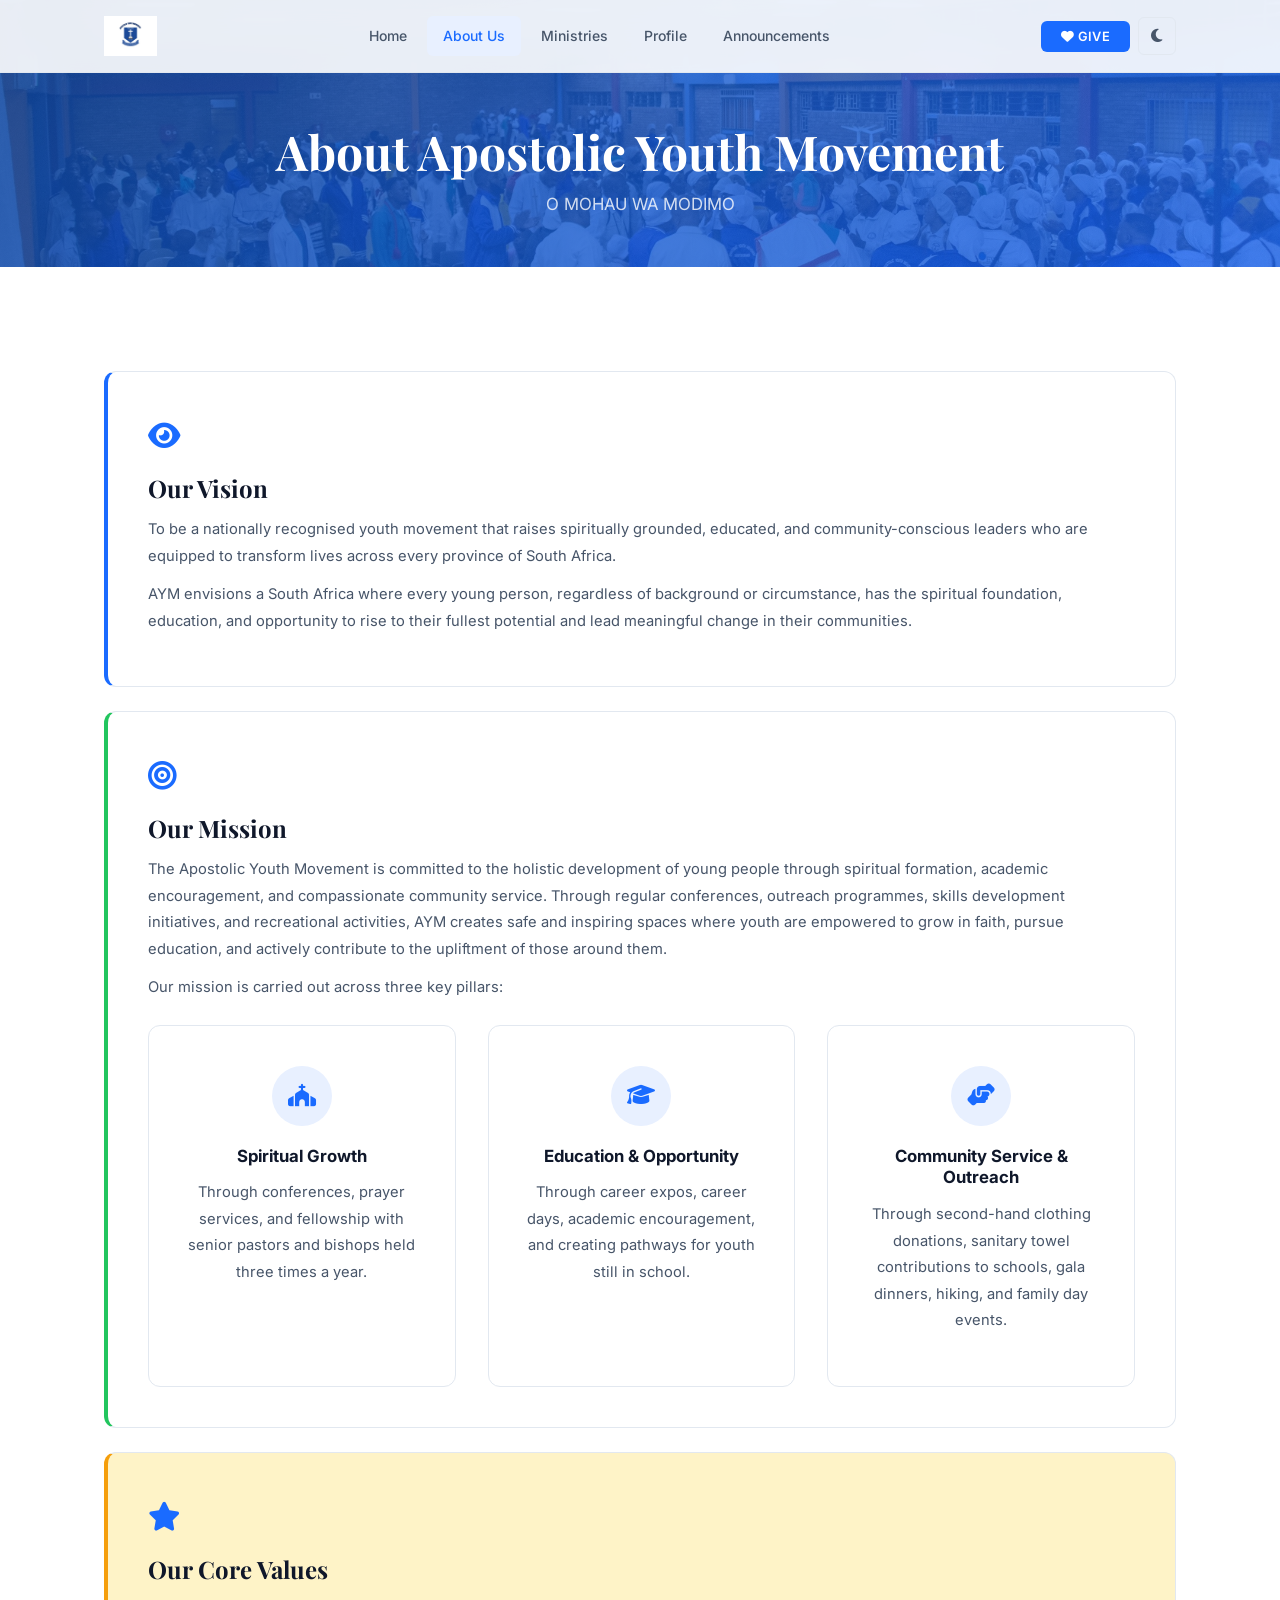
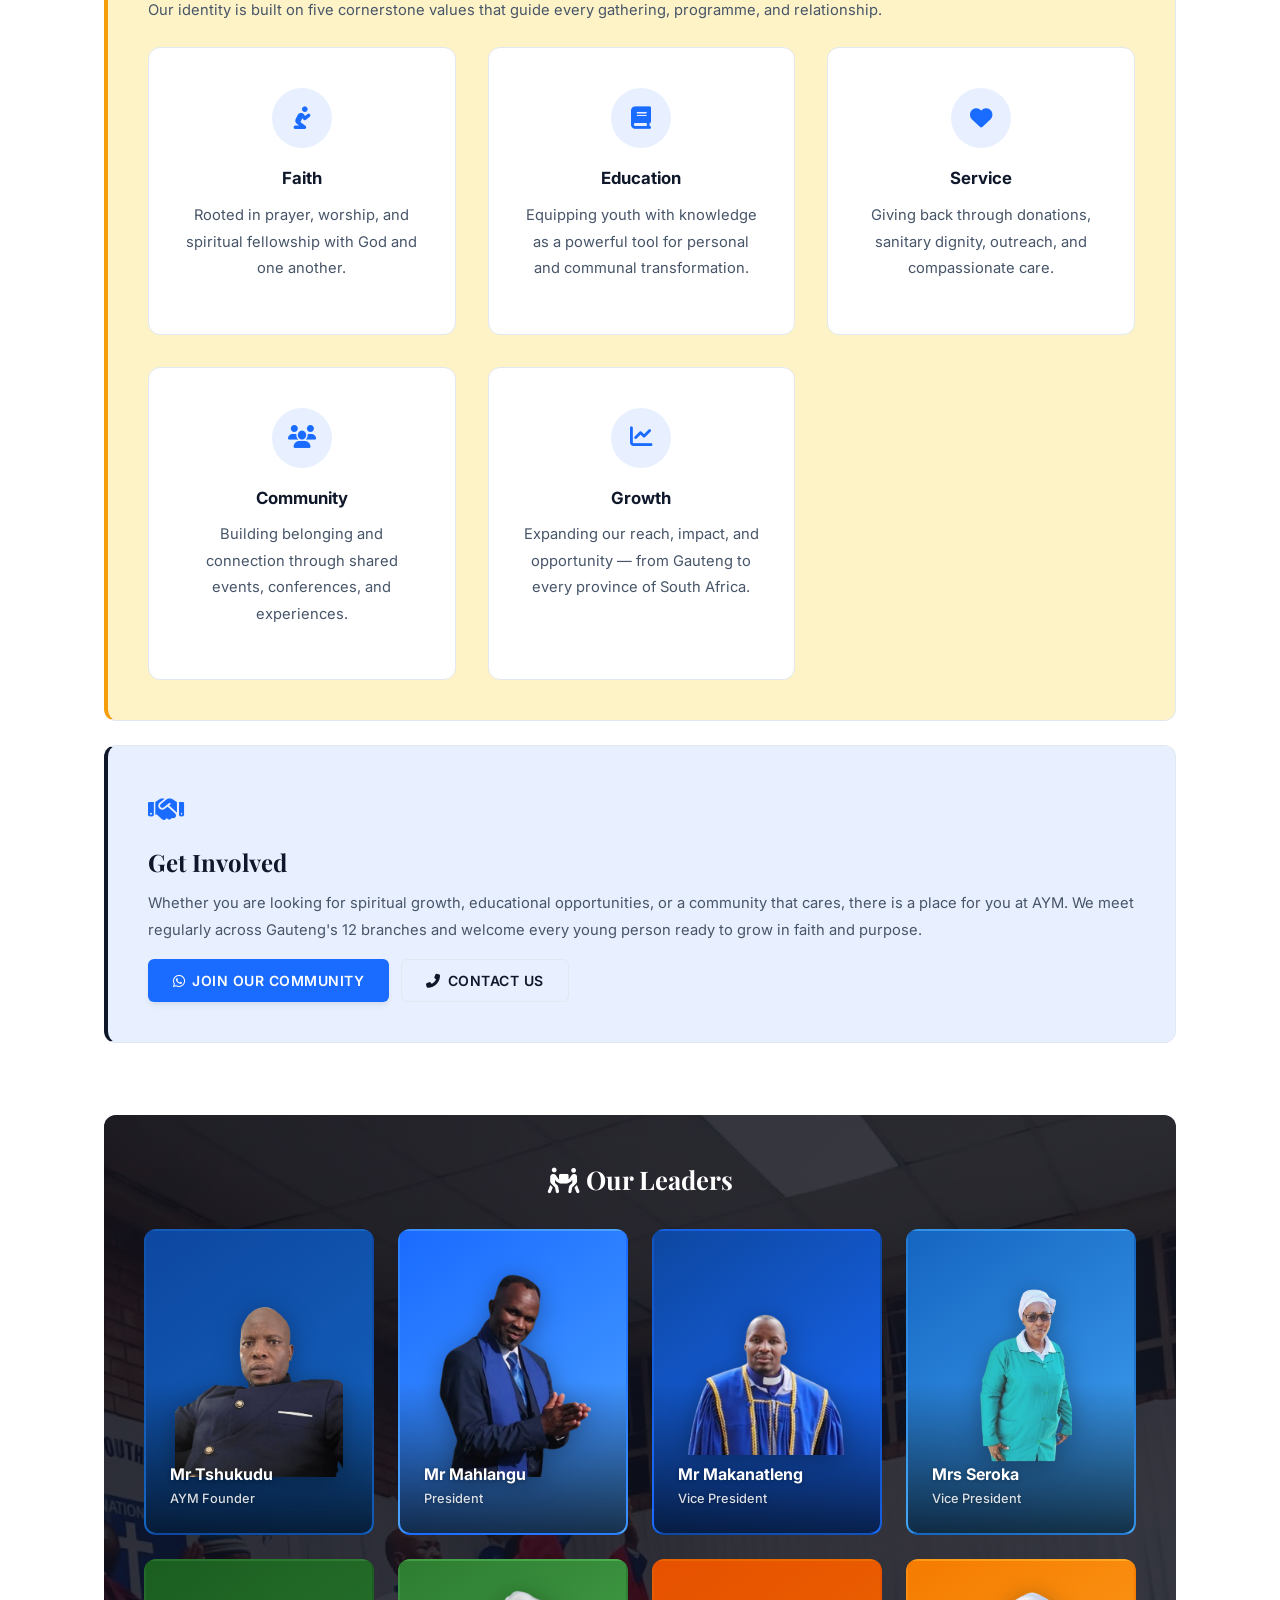
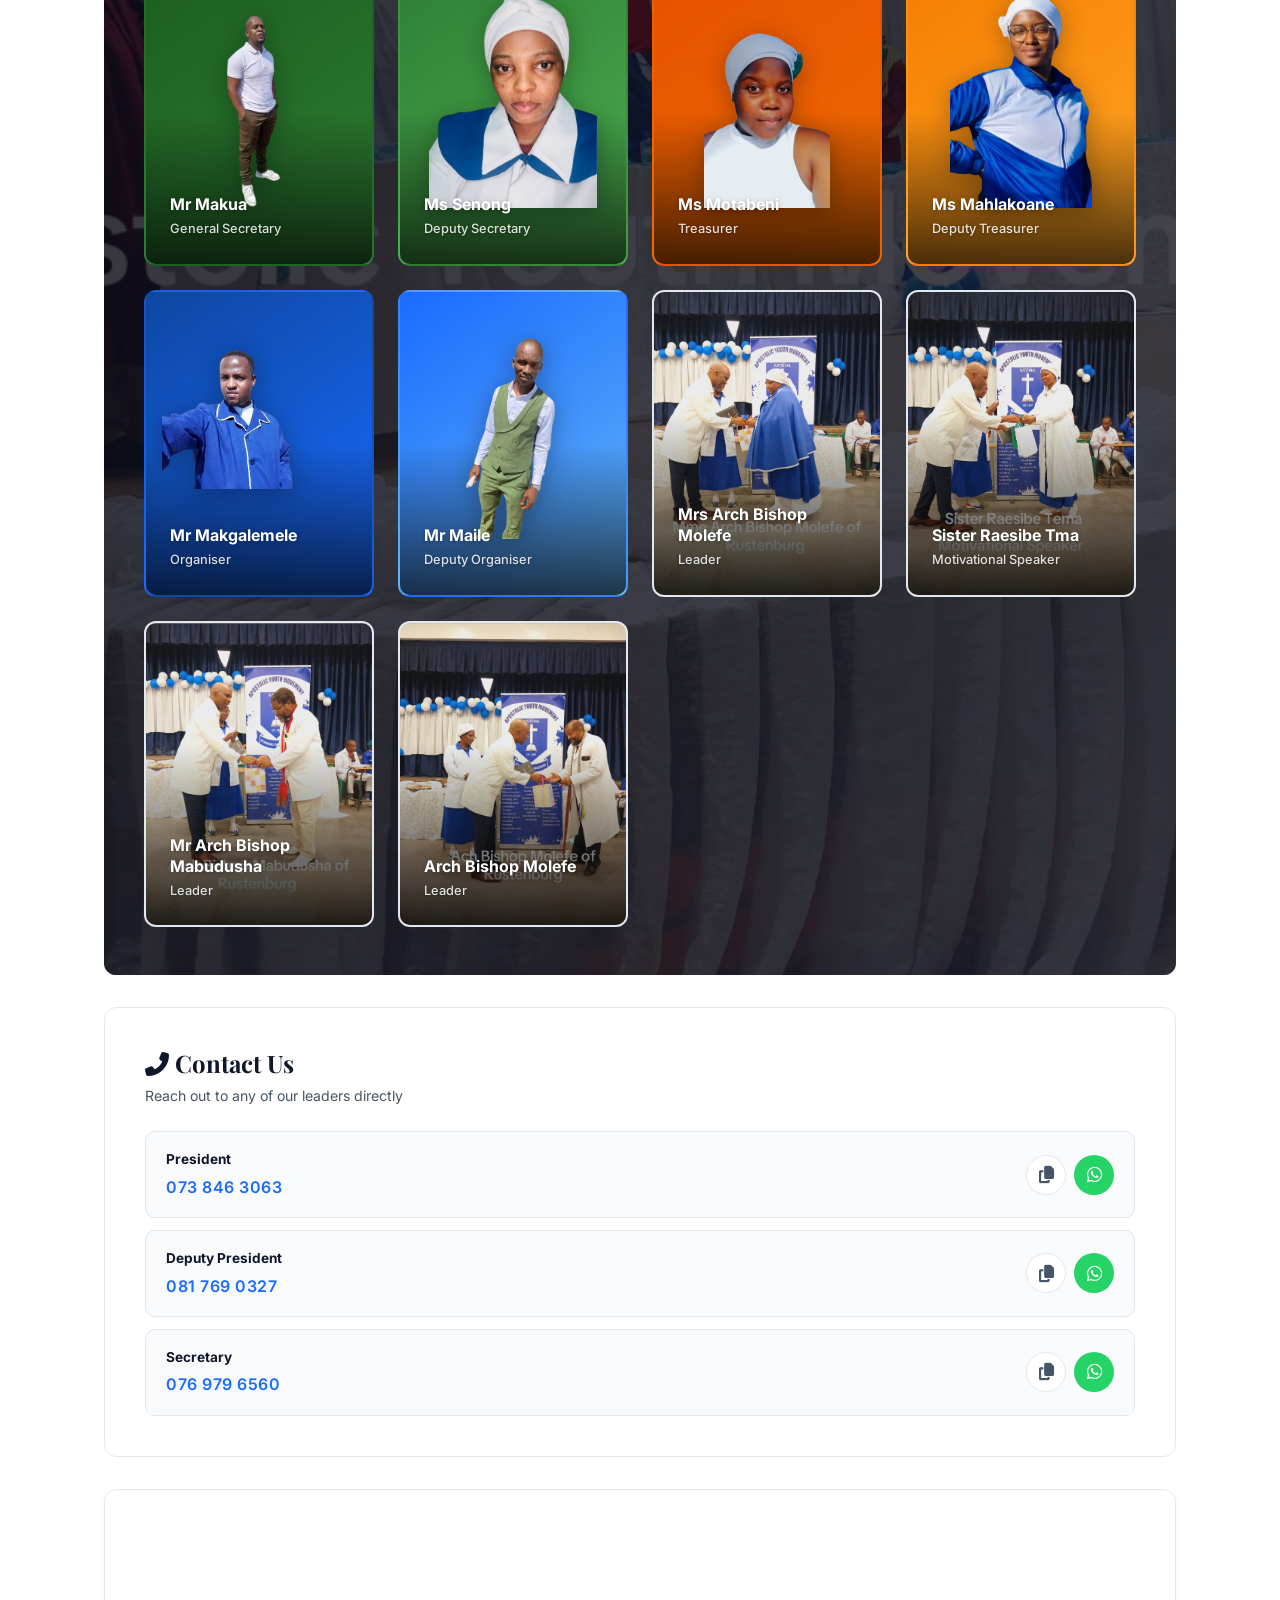
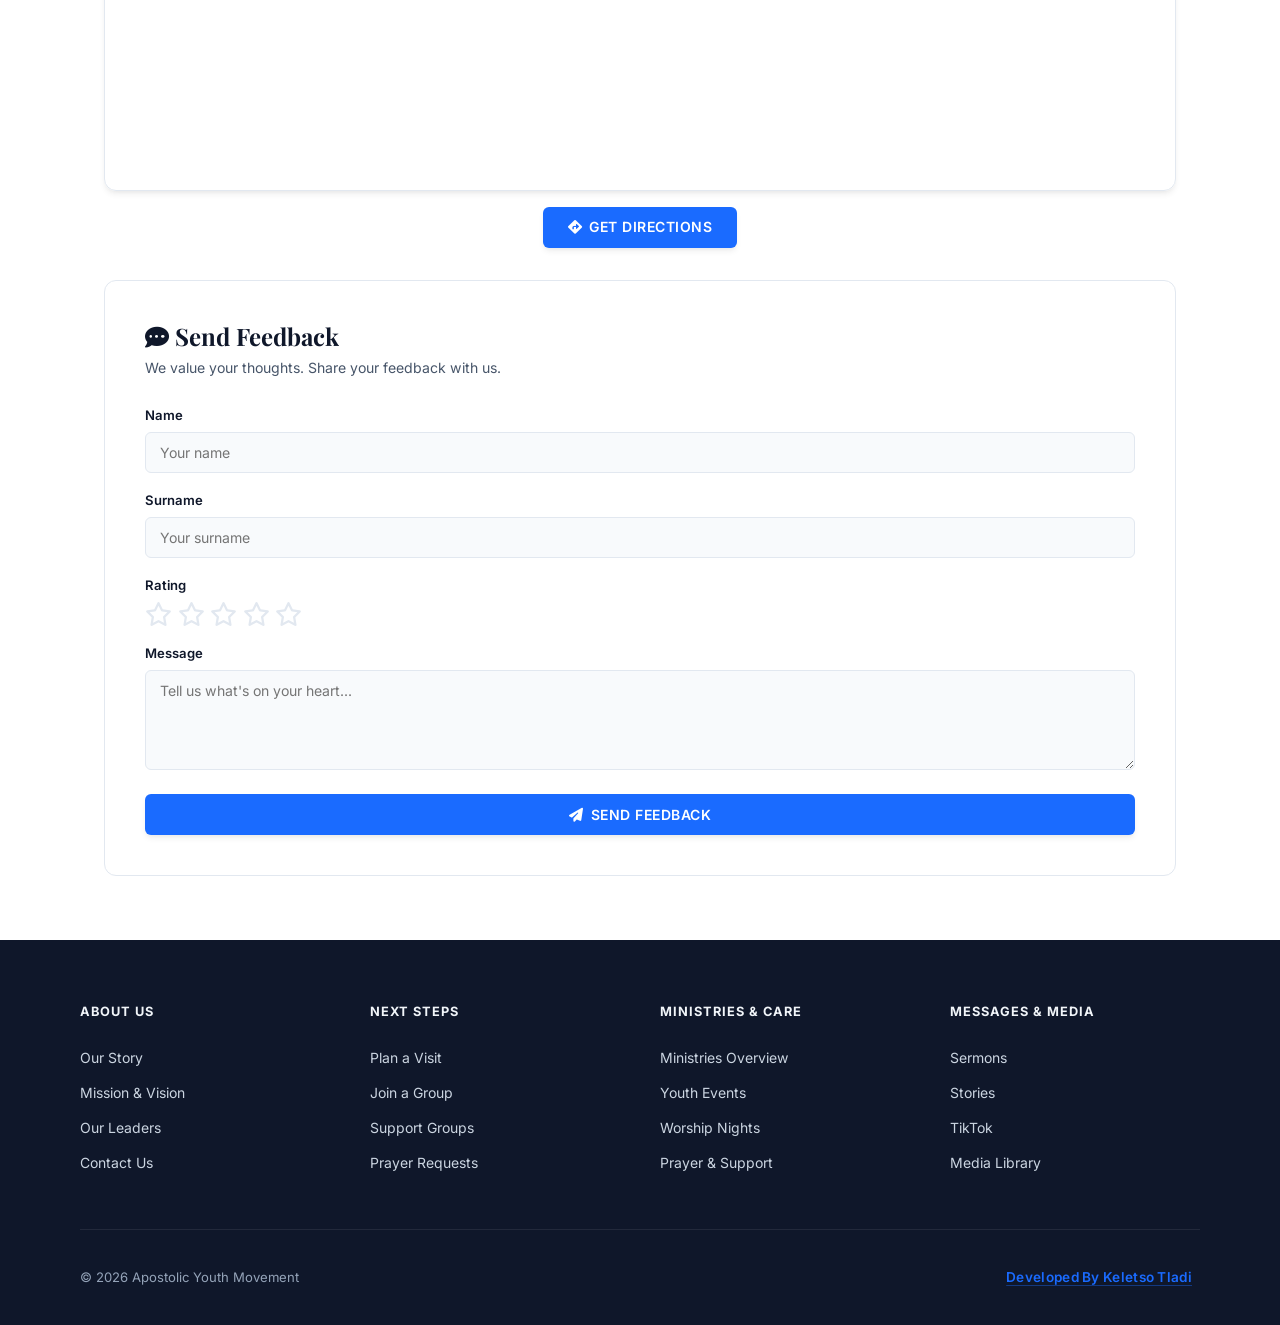
==== about.html @ 4cd536e8 "Initial commit - AYM website" ====
<!DOCTYPE html>
<html lang="en">
<head>
  <meta charset="UTF-8">
  <meta name="viewport" content="width=device-width, initial-scale=1.0">
  <title>About Us | Apostolic Youth Movement</title>

  <link rel="preconnect" href="https://fonts.googleapis.com">
  <link rel="preconnect" href="https://fonts.gstatic.com" crossorigin>
  <link rel="preconnect" href="https://cdnjs.cloudflare.com">

  <link rel="preload" href="Media/church event hero background.jpeg" as="image" fetchpriority="high">

  <link href="https://fonts.googleapis.com/css2?family=Inter:wght@300;400;500;600;700;800&family=Playfair+Display:ital,wght@0,400;0,500;0,600;0,700;0,800;1,400;1,500&display=swap" rel="stylesheet">
  <link rel="stylesheet" href="css/style.css">
  <link rel="stylesheet" href="https://cdnjs.cloudflare.com/ajax/libs/font-awesome/6.4.0/css/all.min.css" media="print" onload="this.media='all';this.onload=null;">
  <script src="js/script.js" defer></script>
</head>
<body>
  <nav class="navbar">
    <div class="nav-container">
      <a href="index.html" class="nav-logo">
        <img src="Media/Logo.jpeg" alt="AYM Logo" class="nav-logo-img">
      </a>
      <div class="nav-links">
        <a href="index.html" class="nav-link">Home</a>
        <a href="about.html" class="nav-link active">About Us</a>
        <a href="memories.html" class="nav-link">Ministries</a>
        <a href="profile.html" class="nav-link">Profile</a>
        <a href="announcements.html" class="nav-link">Announcements</a>
      </div>
      <div class="nav-actions">
        <span class="admin-indicator" id="adminIndicator"><i class="fas fa-shield-alt"></i> Admin</span>
        <button class="nav-give-btn" onclick="bookEvent('Give')"><i class="fas fa-heart"></i> Give</button>
        <button class="theme-toggle" id="themeToggle" aria-label="Toggle dark mode"><i class="fas fa-moon"></i></button>
        <div class="hamburger" id="hamburger"><span></span><span></span><span></span></div>
      </div>
    </div>
  </nav>

  <div class="mobile-menu" id="mobileMenu">
    <div class="mobile-menu-inner">
      <a href="index.html">Home</a>
      <a href="about.html" class="active">About Us</a>
      <a href="memories.html">Ministries</a>
      <a href="profile.html">Profile</a>
      <a href="announcements.html">Announcements</a>
      <a href="about.html#feedbackForm">Contact</a>
    </div>
  </div>
  </div>

  <div class="page-header" style="background-image: url('Media/church event hero background.jpeg'); background-size: cover; background-position: center; position: relative;">
    <div style="position:absolute;inset:0;background:linear-gradient(135deg,rgba(13,71,161,0.85),rgba(26,107,255,0.75));z-index:0;"></div>
    <div class="container" style="position:relative;z-index:1;">
      <h1 fetchpriority="high">About Apostolic Youth Movement</h1>
      <p>O MOHAU WA MODIMO</p>
    </div>
  </div>

  <main class="about-container">
    <div class="about-content">

      <section class="about-section bordered-primary reveal">
        <div class="section-icon"><i class="fas fa-eye"></i></div>
        <h2>Our Vision</h2>
        <p>To be a nationally recognised youth movement that raises spiritually grounded, educated, and community-conscious leaders who are equipped to transform lives across every province of South Africa.</p>
        <p>AYM envisions a South Africa where every young person, regardless of background or circumstance, has the spiritual foundation, education, and opportunity to rise to their fullest potential and lead meaningful change in their communities.</p>
      </section>

      <section class="about-section bordered-green reveal reveal-delay-1">
        <div class="section-icon"><i class="fas fa-bullseye"></i></div>
        <h2>Our Mission</h2>
        <p>The Apostolic Youth Movement is committed to the holistic development of young people through spiritual formation, academic encouragement, and compassionate community service. Through regular conferences, outreach programmes, skills development initiatives, and recreational activities, AYM creates safe and inspiring spaces where youth are empowered to grow in faith, pursue education, and actively contribute to the upliftment of those around them.</p>
        <p>Our mission is carried out across three key pillars:</p>
        <div class="pillars-grid" style="margin-top:1.5rem;">
          <div class="pillar-card">
            <div class="pillar-icon"><i class="fas fa-church"></i></div>
            <h3>Spiritual Growth</h3>
            <p>Through conferences, prayer services, and fellowship with senior pastors and bishops held three times a year.</p>
          </div>
          <div class="pillar-card">
            <div class="pillar-icon"><i class="fas fa-graduation-cap"></i></div>
            <h3>Education &amp; Opportunity</h3>
            <p>Through career expos, career days, academic encouragement, and creating pathways for youth still in school.</p>
          </div>
          <div class="pillar-card">
            <div class="pillar-icon"><i class="fas fa-hands-helping"></i></div>
            <h3>Community Service &amp; Outreach</h3>
            <p>Through second-hand clothing donations, sanitary towel contributions to schools, gala dinners, hiking, and family day events.</p>
          </div>
        </div>
      </section>

      <section class="about-section bordered-gold reveal reveal-delay-2">
        <div class="section-icon"><i class="fas fa-star"></i></div>
        <h2>Our Core Values</h2>
        <p>Our identity is built on five cornerstone values that guide every gathering, programme, and relationship.</p>
        <div class="pillars-grid" style="margin-top:1.5rem;">
          <div class="pillar-card">
            <div class="pillar-icon"><i class="fas fa-pray"></i></div>
            <h3>Faith</h3>
            <p>Rooted in prayer, worship, and spiritual fellowship with God and one another.</p>
          </div>
          <div class="pillar-card">
            <div class="pillar-icon"><i class="fas fa-book"></i></div>
            <h3>Education</h3>
            <p>Equipping youth with knowledge as a powerful tool for personal and communal transformation.</p>
          </div>
          <div class="pillar-card">
            <div class="pillar-icon"><i class="fas fa-heart"></i></div>
            <h3>Service</h3>
            <p>Giving back through donations, sanitary dignity, outreach, and compassionate care.</p>
          </div>
          <div class="pillar-card">
            <div class="pillar-icon"><i class="fas fa-users"></i></div>
            <h3>Community</h3>
            <p>Building belonging and connection through shared events, conferences, and experiences.</p>
          </div>
          <div class="pillar-card">
            <div class="pillar-icon"><i class="fas fa-chart-line"></i></div>
            <h3>Growth</h3>
            <p>Expanding our reach, impact, and opportunity — from Gauteng to every province of South Africa.</p>
          </div>
        </div>
      </section>

      <section class="about-section bordered-dark reveal reveal-delay-3">
        <div class="section-icon"><i class="fas fa-handshake"></i></div>
        <h2>Get Involved</h2>
        <p>Whether you are looking for spiritual growth, educational opportunities, or a community that cares, there is a place for you at AYM. We meet regularly across Gauteng's 12 branches and welcome every young person ready to grow in faith and purpose.</p>
        <div class="btn-group" style="margin-top:1rem;display:flex;gap:0.75rem;flex-wrap:wrap;">
          <a href="https://wa.me/27738463063" target="_blank" class="btn btn-primary"><i class="fab fa-whatsapp"></i> Join Our Community</a>
          <a href="#contacts" class="btn btn-outline"><i class="fas fa-phone-alt"></i> Contact Us</a>
        </div>
      </section>

      <div class="team-grid has-bg reveal">
        <div class="team-bg-image" style="background-image: url('Media/Leaders hero background.jpeg')"></div>
        <h2><i class="fas fa-people-carry"></i> Our Leaders</h2>
        <div class="team-members">

          <div class="team-member is-cutout">
            <img class="team-member-cutout" src="Media/Leaders/Mr_Tshukudu_AYM_Founder_-removebg-preview.png" alt="Mr Tshukudu" loading="lazy">
            <div class="team-member-overlay">
              <h4>Mr Tshukudu</h4>
              <p>AYM Founder</p>
            </div>
          </div>

          <div class="team-member is-cutout">
            <img class="team-member-cutout" src="Media/Leaders/Mr_Mahlangu_President-removebg-preview.png" alt="Mr Mahlangu" loading="lazy">
            <div class="team-member-overlay">
              <h4>Mr Mahlangu</h4>
              <p>President</p>
            </div>
          </div>

          <div class="team-member is-cutout">
            <img class="team-member-cutout" src="Media/Leaders/_Mr_Makanatleng__vice_President____1_-removebg-preview.png" alt="Mr Makanatleng" loading="lazy">
            <div class="team-member-overlay">
              <h4>Mr Makanatleng</h4>
              <p>Vice President</p>
            </div>
          </div>

          <div class="team-member is-cutout">
            <img class="team-member-cutout" src="Media/Leaders/Mrs_Seroka_Vice_President-removebg-preview.png" alt="Mrs Seroka" loading="lazy">
            <div class="team-member-overlay">
              <h4>Mrs Seroka</h4>
              <p>Vice President</p>
            </div>
          </div>

          <div class="team-member is-cutout">
            <img class="team-member-cutout" src="Media/Leaders/Mr_Makua_General_Secretary_-removebg-preview.png" alt="Mr Makua" loading="lazy">
            <div class="team-member-overlay">
              <h4>Mr Makua</h4>
              <p>General Secretary</p>
            </div>
          </div>

          <div class="team-member is-cutout">
            <img class="team-member-cutout" src="Media/Leaders/Ms_Senong_Deputy_Secretary-removebg-preview.png" alt="Ms Senong" loading="lazy">
            <div class="team-member-overlay">
              <h4>Ms Senong</h4>
              <p>Deputy Secretary</p>
            </div>
          </div>

          <div class="team-member is-cutout">
            <img class="team-member-cutout" src="Media/Leaders/Ms_Motabeni_Treasurer-removebg-preview.png" alt="Ms Motabeni" loading="lazy">
            <div class="team-member-overlay">
              <h4>Ms Motabeni</h4>
              <p>Treasurer</p>
            </div>
          </div>

          <div class="team-member is-cutout">
            <img class="team-member-cutout" src="Media/Leaders/Ms_Mahlakoane_Deputy_Treasurer-removebg-preview.png" alt="Ms Mahlakoane" loading="lazy">
            <div class="team-member-overlay">
              <h4>Ms Mahlakoane</h4>
              <p>Deputy Treasurer</p>
            </div>
          </div>

          <div class="team-member is-cutout">
            <img class="team-member-cutout" src="Media/Leaders/Mr_Makgalemele_Organiser-removebg-preview.png" alt="Mr Makgalemele" loading="lazy">
            <div class="team-member-overlay">
              <h4>Mr Makgalemele</h4>
              <p>Organiser</p>
            </div>
          </div>

          <div class="team-member is-cutout">
            <img class="team-member-cutout" src="Media/Leaders/Mr_Maile_Deputy_Organiser-removebg-preview.png" alt="Mr Maile" loading="lazy">
            <div class="team-member-overlay">
              <h4>Mr Maile</h4>
              <p>Deputy Organiser</p>
            </div>
          </div>

          <div class="team-member" style="background-image: url('Media/Leader- Mrs Arch Bishop Molefe.jpeg')">
            <div class="team-member-overlay">
              <h4>Mrs Arch Bishop Molefe</h4>
              <p>Leader</p>
            </div>
          </div>

          <div class="team-member" style="background-image: url('Media/Leader- Sister raesibe Tma (Motivational speaker).jpeg')">
            <div class="team-member-overlay">
              <h4>Sister Raesibe Tma</h4>
              <p>Motivational Speaker</p>
            </div>
          </div>

          <div class="team-member" style="background-image: url('Media/Leader- Mr Arch Bishop Mabudusha.jpeg')">
            <div class="team-member-overlay">
              <h4>Mr Arch Bishop Mabudusha</h4>
              <p>Leader</p>
            </div>
          </div>

          <div class="team-member" style="background-image: url('Media/Leader- Arch bishop molefe.jpeg')">
            <div class="team-member-overlay">
              <h4>Arch Bishop Molefe</h4>
              <p>Leader</p>
            </div>
          </div>

        </div>
      </div>
    </div>

    <div class="contacts-section reveal" id="contacts">
      <h2><i class="fas fa-phone-alt"></i> Contact Us</h2>
      <p>Reach out to any of our leaders directly</p>
      <div class="contacts-list">
        <div class="contact-item">
          <div class="contact-info">
            <strong>President</strong>
            <span class="contact-number">073 846 3063</span>
          </div>
          <div class="contact-actions">
            <button class="contact-btn copy-btn" onclick="copyNumber('073 846 3063')" title="Copy number"><i class="fas fa-copy"></i></button>
            <a href="https://wa.me/27738463063" target="_blank" class="contact-btn wa-btn" title="WhatsApp"><i class="fab fa-whatsapp"></i></a>
          </div>
        </div>
        <div class="contact-item">
          <div class="contact-info">
            <strong>Deputy President</strong>
            <span class="contact-number">081 769 0327</span>
          </div>
          <div class="contact-actions">
            <button class="contact-btn copy-btn" onclick="copyNumber('081 769 0327')" title="Copy number"><i class="fas fa-copy"></i></button>
            <a href="https://wa.me/27817690327" target="_blank" class="contact-btn wa-btn" title="WhatsApp"><i class="fab fa-whatsapp"></i></a>
          </div>
        </div>
        <div class="contact-item">
          <div class="contact-info">
            <strong>Secretary</strong>
            <span class="contact-number">076 979 6560</span>
          </div>
          <div class="contact-actions">
            <button class="contact-btn copy-btn" onclick="copyNumber('076 979 6560')" title="Copy number"><i class="fas fa-copy"></i></button>
            <a href="https://wa.me/27769796560" target="_blank" class="contact-btn wa-btn" title="WhatsApp"><i class="fab fa-whatsapp"></i></a>
          </div>
        </div>
      </div>
    </div>

    <div class="map-section reveal">
      <div class="map-container">
        <iframe src="https://www.google.com/maps/embed?pb=!1m18!1m12!1m3!1d3581.53289034046!2d28.158246!3d-26.320564!2m3!1f0!2f0!3f0!3m2!1i1024!2i768!4f13.1!3m3!1m2!1s0x1e9514f8a8a8a8a8%3A0x8a8a8a8a8a8a8a8a!2s21%20Roos%20St%2C%20Klippoortjie%2C%20Germiston%2C%201428!5e0!3m2!1sen!2sza!4v1" allowfullscreen="" loading="lazy" referrerpolicy="no-referrer-when-downgrade" title="AYM Location"></iframe>
      </div>
      <a href="https://www.google.com/maps/dir/?api=1&destination=21+Roos+street+Klipportjie+Germiston+1428+South+Africa" target="_blank" class="btn btn-primary" style="display:inline-flex;margin-top:1rem;"><i class="fas fa-directions"></i> Get Directions</a>
    </div>

    <div class="feedback-form reveal" id="feedbackForm">
      <h2><i class="fas fa-comment-dots"></i> Send Feedback</h2>
      <p>We value your thoughts. Share your feedback with us.</p>
      <form id="feedbackFormElement" onsubmit="return handleFeedback(event)">
        <label for="feedbackName">Name</label>
        <input type="text" id="feedbackName" name="name" placeholder="Your name" required>
        <label for="feedbackSurname">Surname</label>
        <input type="text" id="feedbackSurname" name="surname" placeholder="Your surname" required>
        <label for="feedbackRating">Rating</label>
        <div class="star-rating" id="starRating">
          <i class="far fa-star" data-value="1"></i>
          <i class="far fa-star" data-value="2"></i>
          <i class="far fa-star" data-value="3"></i>
          <i class="far fa-star" data-value="4"></i>
          <i class="far fa-star" data-value="5"></i>
        </div>
        <input type="hidden" id="feedbackRating" name="rating" value="0">
        <label for="feedbackMessage">Message</label>
        <textarea id="feedbackMessage" name="message" placeholder="Tell us what's on your heart..." required></textarea>
        <button type="submit" class="btn btn-primary" id="feedbackSubmitBtn" style="width:100%;justify-content:center">
          <i class="fas fa-paper-plane"></i> Send Feedback
        </button>
      </form>
      <div id="feedbackStatus" style="margin-top:1rem;font-weight:600;display:none;"></div>
    </div>
  </main>

  <footer class="footer">
    <div class="footer-grid">
      <div class="footer-col">
        <h4>About Us</h4>
        <a href="about.html">Our Story</a>
        <a href="about.html">Mission &amp; Vision</a>
        <a href="about.html">Our Leaders</a>
        <a href="about.html">Contact Us</a>
      </div>
      <div class="footer-col">
        <h4>Next Steps</h4>
        <a href="#contacts">Plan a Visit</a>
        <a href="#contacts">Join a Group</a>
        <a href="#contacts">Support Groups</a>
        <a href="#feedbackForm">Prayer Requests</a>
      </div>
      <div class="footer-col">
        <h4>Ministries &amp; Care</h4>
        <a href="memories.html">Ministries Overview</a>
        <a href="profile.html">Youth Events</a>
        <a href="memories.html">Worship Nights</a>
        <a href="about.html">Prayer &amp; Support</a>
      </div>
      <div class="footer-col">
        <h4>Messages &amp; Media</h4>
        <a href="memories.html">Sermons</a>
        <a href="memories.html">Stories</a>
        <a href="https://www.tiktok.com/@_aymofficial" target="_blank">TikTok</a>
        <a href="memories.html">Media Library</a>
      </div>
    </div>
    <div class="footer-bottom">
      <span>&copy; 2026 Apostolic Youth Movement</span>
      <a href="https://867d6e7d.keletsotladiportfolio.pages.dev/" target="_blank" class="footer-dev-link">Developed By Keletso Tladi</a>
    </div>
  </footer>

  <div id="bookingModal" class="modal">
    <div class="modal-content">
      <span class="close-modal" onclick="closeModal()">&times;</span>
      <div class="modal-icon"><i class="fas fa-heart"></i></div>
      <h2>Thank You!</h2>
      <p>Your support means the world to us.</p>
      <button class="btn btn-primary" onclick="closeModal()">Close</button>
    </div>
  </div>

</body>
</html>
---- css/style.css ----
:root {
  --primary: #1a6bff;
  --primary-dark: #0d47a1;
  --primary-light: #e8f0ff;
  --primary-bg: #1a6bff;
  --primary-text: #ffffff;
  --accent: #22c55e;
  --accent-light: #dcfce7;
  --gold: #f59e0b;
  --gold-light: #fef3c7;
  --bg: #ffffff;
  --bg-card: #ffffff;
  --bg-soft: #f8fafc;
  --bg-nav: rgba(255, 255, 255, 0.9);
  --bg-section-alt: #f1f5f9;
  --bg-footer: #0f172a;
  --text: #0f172a;
  --text-secondary: #475569;
  --text-tertiary: #94a3b8;
  --text-footer: #cbd5e1;
  --text-footer-heading: #f1f5f9;
  --border: #e2e8f0;
  --border-light: #f1f5f9;
  --shadow-sm: 0 1px 2px rgba(0,0,0,0.05);
  --shadow: 0 4px 6px -1px rgba(0,0,0,0.07), 0 2px 4px -2px rgba(0,0,0,0.05);
  --shadow-lg: 0 10px 15px -3px rgba(0,0,0,0.08), 0 4px 6px -4px rgba(0,0,0,0.04);
  --transition: 0.3s cubic-bezier(0.4, 0, 0.2, 1);
  --font-display: 'Playfair Display', Georgia, serif;
  --font-body: 'Inter', -apple-system, BlinkMacSystemFont, 'Segoe UI', sans-serif;
  --max-width: 1120px;
  --nav-height: 72px;
  --btn-radius: 6px;
  --neon-glow: 0 0 10px rgba(34, 197, 94, 0.4), 0 0 25px rgba(34, 197, 94, 0.15);
  --neon-border: #22c55e;
}

[data-theme="dark"] {
  --primary: #4da3ff;
  --primary-dark: #1a6bff;
  --primary-light: #0d1a2e;
  --primary-bg: #1a6bff;
  --primary-text: #ffffff;
  --accent: #4cdf6b;
  --accent-light: #0d2e1a;
  --gold: #fbbf24;
  --gold-light: #2e1a0d;
  --bg: #0b0b14;
  --bg-card: #13131f;
  --bg-soft: #0f0f1a;
  --bg-nav: rgba(11, 11, 20, 0.9);
  --bg-section-alt: #13131f;
  --bg-footer: #07070d;
  --text: #e8e8f0;
  --text-secondary: #9494a8;
  --text-tertiary: #6b6b80;
  --text-footer: #9494a8;
  --text-footer-heading: #e8e8f0;
  --border: #1e1e30;
  --border-light: #151525;
  --shadow-sm: 0 1px 2px rgba(0,0,0,0.2);
  --shadow: 0 4px 6px -1px rgba(0,0,0,0.3);
  --shadow-lg: 0 10px 15px -3px rgba(0,0,0,0.4);
  --neon-glow: 0 0 10px rgba(77, 163, 255, 0.4), 0 0 25px rgba(77, 163, 255, 0.15);
  --neon-border: #4da3ff;
}

*, *::before, *::after {
  margin: 0;
  padding: 0;
  box-sizing: border-box;
}

html { scroll-behavior: smooth; overflow-x: hidden; }

body {
  font-family: var(--font-body);
  background: var(--bg);
  color: var(--text);
  line-height: 1.7;
  font-size: 16px;
  -webkit-font-smoothing: antialiased;
  transition: background var(--transition), color var(--transition);
}

h1, h2, h3, h4 {
  font-family: var(--font-display);
  font-weight: 700;
  line-height: 1.3;
  color: var(--text);
}

a { color: var(--primary); text-decoration: none; transition: color var(--transition); }
img, video { max-width: 100%; height: auto; }

.container {
  max-width: var(--max-width);
  margin: 0 auto;
  padding: 0 1.5rem;
}

/* ─── BUTTONS ─── */
.btn {
  display: inline-flex;
  align-items: center;
  gap: 0.5em;
  font-family: var(--font-body);
  font-size: 0.875rem;
  font-weight: 600;
  text-transform: uppercase;
  letter-spacing: 0.5px;
  padding: 0.75em 1.75em;
  border-radius: var(--btn-radius);
  cursor: pointer;
  transition: all var(--transition);
  border: none;
  text-decoration: none;
  line-height: 1.25rem;
}

.btn-primary {
  background: var(--primary-bg);
  color: var(--primary-text);
  box-shadow: var(--shadow);
}

.btn-primary:hover {
  filter: brightness(1.1);
  transform: translateY(-1px);
  box-shadow: var(--shadow-lg);
}

.btn-outline {
  background: transparent;
  color: var(--text);
  border: 1.5px solid var(--border);
}

.btn-outline:hover {
  border-color: var(--text);
  background: var(--bg-soft);
}

.btn-light {
  background: #fff;
  color: var(--primary);
  box-shadow: var(--shadow);
}

.btn-light:hover {
  box-shadow: var(--shadow-lg);
  transform: translateY(-1px);
}

.btn-dark {
  background: var(--text);
  color: var(--bg);
}

.btn-dark:hover {
  opacity: 0.9;
  transform: translateY(-1px);
}

.btn-accent {
  background: var(--accent);
  color: #fff;
  box-shadow: var(--shadow);
}

.btn-accent:hover {
  filter: brightness(1.1);
  transform: translateY(-1px);
}

/* ─── NAVBAR ─── */
.navbar {
  position: fixed;
  top: 0;
  left: 0;
  right: 0;
  z-index: 1000;
  background: var(--bg-nav);
  backdrop-filter: blur(16px);
  -webkit-backdrop-filter: blur(16px);
  border-bottom: 1px solid var(--border);
  transition: background var(--transition), border-color var(--transition);
}

.nav-container {
  max-width: var(--max-width);
  margin: 0 auto;
  padding: 0 1.5rem;
  display: flex;
  justify-content: space-between;
  align-items: center;
  height: var(--nav-height);
}

.nav-logo {
  display: flex;
  align-items: center;
  gap: 0.5rem;
  text-decoration: none;
}

.nav-logo-icon {
  width: 36px;
  height: 36px;
  background: var(--primary-bg);
  border-radius: 8px;
  display: flex;
  align-items: center;
  justify-content: center;
  color: #fff;
  font-size: 1rem;
}

.nav-logo-img {
  height: 40px;
  width: auto;
  display: block;
}

.nav-logo-text {
  font-family: var(--font-display);
  font-size: 1.2rem;
  font-weight: 700;
  color: var(--text);
  letter-spacing: -0.3px;
}

.nav-logo-text span { color: var(--primary); }

.nav-links {
  display: flex;
  align-items: center;
  gap: 0.25rem;
}

.nav-link {
  padding: 0.5rem 1rem;
  font-size: 0.875rem;
  font-weight: 500;
  color: var(--text-secondary);
  text-decoration: none;
  border-radius: 6px;
  transition: all var(--transition);
  position: relative;
}

.nav-link:hover {
  color: var(--text);
  background: var(--bg-soft);
}

.nav-link.active {
  color: var(--primary);
  background: var(--primary-light);
}

.nav-actions {
  display: flex;
  align-items: center;
  gap: 0.5rem;
}

.nav-give-btn {
  background: var(--primary-bg);
  color: #fff;
  padding: 0.5rem 1.25rem;
  border-radius: var(--btn-radius);
  font-size: 0.8rem;
  font-weight: 600;
  text-transform: uppercase;
  letter-spacing: 0.3px;
  border: none;
  cursor: pointer;
  transition: all var(--transition);
  font-family: var(--font-body);
}

.nav-give-btn:hover {
  filter: brightness(1.1);
}

.theme-toggle {
  width: 38px;
  height: 38px;
  border: 1.5px solid var(--border);
  border-radius: var(--btn-radius);
  background: transparent;
  cursor: pointer;
  display: flex;
  align-items: center;
  justify-content: center;
  color: var(--text-secondary);
  font-size: 0.95rem;
  transition: all var(--transition);
}

.theme-toggle:hover {
  color: var(--gold);
  border-color: var(--gold);
}

.admin-indicator {
  display: none;
  background: var(--accent);
  color: #fff;
  padding: 0.25rem 0.7rem;
  border-radius: var(--btn-radius);
  font-size: 0.65rem;
  font-weight: 600;
  align-items: center;
  gap: 0.3rem;
  letter-spacing: 0.3px;
  text-transform: uppercase;
}

.admin-indicator.visible { display: inline-flex; }

/* Hamburger */
.hamburger {
  display: none;
  width: 28px;
  height: 20px;
  flex-direction: column;
  justify-content: space-between;
  cursor: pointer;
  background: none;
  border: none;
  padding: 0;
  z-index: 1002;
  position: relative;
  transition: transform 0.4s cubic-bezier(0.65, 0, 0.35, 1);
}

.hamburger span {
  display: block;
  width: 100%;
  height: 2px;
  background: var(--text);
  border-radius: 2px;
  transition: all 0.35s cubic-bezier(0.65, 0, 0.35, 1);
}

.hamburger span:nth-child(2) {
  width: 60%;
  align-self: flex-end;
  transition: width 0.3s cubic-bezier(0.65, 0, 0.35, 1);
}

.hamburger:hover span:nth-child(2) { width: 100%; }

.hamburger.open { transform: rotate(180deg); }

.hamburger.open span:nth-child(1) {
  transform: translateY(9px) rotate(45deg);
}

.hamburger.open span:nth-child(2) {
  width: 100%;
  transform: translateY(-9px) rotate(-45deg);
}

/* Mobile Menu - Full Screen Overlay */
.mobile-menu {
  display: none;
  position: fixed;
  inset: 0;
  z-index: 1000;
  background: var(--bg);
  backdrop-filter: blur(24px);
  -webkit-backdrop-filter: blur(24px);
  align-items: center;
  justify-content: center;
  opacity: 0;
  visibility: hidden;
  transition: opacity 0.4s ease, visibility 0.4s ease;
}

.mobile-menu-inner {
  display: flex;
  flex-direction: column;
  align-items: center;
  gap: 6px;
  transform: scale(0.88) translateY(24px);
  transition: transform 0.45s cubic-bezier(0.65, 0, 0.35, 1);
}

.mobile-menu.open {
  opacity: 1;
  visibility: visible;
}

.mobile-menu.open .mobile-menu-inner {
  transform: scale(1) translateY(0);
}

.mobile-menu a {
  font-family: var(--font-display);
  font-size: clamp(1.4rem, 4vw, 2.4rem);
  font-weight: 700;
  color: var(--text-secondary);
  letter-spacing: 0.08em;
  padding: 0.2em 0;
  position: relative;
  transition: color 0.35s, letter-spacing 0.35s;
  text-decoration: none;
}

.mobile-menu a::after {
  content: '';
  position: absolute;
  bottom: 0;
  left: 50%;
  width: 0;
  height: 2px;
  background: var(--primary);
  transition: width 0.35s cubic-bezier(0.65, 0, 0.35, 1), left 0.35s cubic-bezier(0.65, 0, 0.35, 1);
}

.mobile-menu a:hover,
.mobile-menu a.active {
  color: var(--primary);
  letter-spacing: 0.18em;
}

.mobile-menu a:hover::after,
.mobile-menu a.active::after {
  width: 100%;
  left: 0;
}

/* ─── HERO ─── */
.hero {
  padding-top: var(--nav-height);
  min-height: 70vh;
  display: flex;
  align-items: center;
  position: relative;
  overflow: hidden;
  background: linear-gradient(135deg, var(--primary-dark) 0%, var(--primary) 50%, #2563eb 100%);
}

.hero.has-image-bg {
  background: none;
}

.hero-image-fallback {
  position: absolute;
  inset: 0;
  background-size: cover;
  background-position: center;
  z-index: 0;
}

.hero-video {
  position: absolute;
  inset: 0;
  width: 100%;
  height: 100%;
  object-fit: cover;
  z-index: 0;
}

.hero-bg-overlay {
  position: absolute;
  inset: 0;
  z-index: 1;
  background:
    radial-gradient(ellipse 70% 50% at 30% 0%, rgba(255,255,255,0.12) 0%, transparent 100%),
    radial-gradient(ellipse 50% 50% at 70% 100%, rgba(255,255,255,0.06) 0%, transparent 100%);
}

.hero.has-image-bg .hero-bg-overlay {
  background: linear-gradient(135deg, rgba(13,71,161,0.85) 0%, rgba(26,107,255,0.75) 50%, rgba(37,99,235,0.7) 100%);
}

.hero .container {
  position: relative;
  z-index: 1;
  width: 100%;
  padding: 4rem 1.5rem;
}

.hero-content {
  max-width: 780px;
}

.hero h1 {
  font-size: clamp(2.25rem, 5vw, 3.75rem);
  font-weight: 800;
  color: #fff;
  line-height: 1.2;
  margin-bottom: 1.5rem;
  letter-spacing: -0.5px;
}

.hero p {
  font-size: clamp(1rem, 1.5vw, 1.15rem);
  color: rgba(255,255,255,0.85);
  line-height: 1.8;
  margin-bottom: 2rem;
  max-width: 640px;
}

.hero-buttons {
  display: flex;
  gap: 0.75rem;
  flex-wrap: wrap;
}

/* ─── SECTIONS ─── */
.section {
  padding: 5rem 0;
}

.section-alt {
  background: var(--bg-section-alt);
}

.section-sm {
  padding: 3rem 0;
}

.section-header {
  text-align: center;
  max-width: 680px;
  margin: 0 auto 3rem;
}

.section-header h2 {
  font-size: clamp(1.75rem, 3vw, 2.5rem);
  margin-bottom: 1rem;
}

.section-header p {
  color: var(--text-secondary);
  font-size: 1.05rem;
  line-height: 1.7;
}

/* Featured Intro */
.featured-intro {
  text-align: center;
  max-width: 800px;
  margin: 0 auto;
}

.featured-intro h2 {
  font-size: clamp(1.5rem, 2.5vw, 2rem);
  margin-bottom: 1rem;
  color: var(--primary);
}

.featured-intro p {
  color: var(--text-secondary);
  font-size: 1.05rem;
  line-height: 1.8;
  margin-bottom: 2rem;
}

.featured-intro .btn-group {
  display: flex;
  gap: 0.75rem;
  justify-content: center;
  flex-wrap: wrap;
}

/* Info Row (service time + location) */
.info-row {
  display: flex;
  gap: 2rem;
  justify-content: center;
  flex-wrap: wrap;
  margin: 2.5rem 0;
}

.info-card {
  text-align: center;
  padding: 1.5rem 2rem;
}

.info-card i {
  font-size: 1.5rem;
  color: var(--primary);
  margin-bottom: 0.5rem;
}

.info-card h3 {
  font-family: var(--font-body);
  font-size: 1rem;
  font-weight: 700;
  margin-bottom: 0.25rem;
}

.info-card p {
  color: var(--text-secondary);
  font-size: 0.9rem;
}

.address-card {
  max-width: 480px;
  margin: 0 auto;
}

.address-map {
  margin-top: 1rem;
  border-radius: 10px;
  overflow: hidden;
  border: 1px solid var(--border);
  box-shadow: var(--shadow-sm);
}

.address-map iframe {
  width: 100%;
  height: 200px;
  display: block;
  border: none;
}

/* ─── 3 PILLARS ─── */
.pillars-grid {
  display: grid;
  grid-template-columns: repeat(3, 1fr);
  gap: 2rem;
}

.pillar-card {
  text-align: center;
  padding: 2.5rem 2rem;
  border-radius: 12px;
  border: 1px solid var(--border);
  background: var(--bg-card);
  transition: all var(--transition);
}

.pillar-card:hover {
  box-shadow: var(--shadow-lg), var(--neon-glow);
  border-color: var(--neon-border);
  transform: translateY(-4px);
}

.pillar-icon {
  width: 60px;
  height: 60px;
  border-radius: 50%;
  background: var(--primary-light);
  display: flex;
  align-items: center;
  justify-content: center;
  margin: 0 auto 1.25rem;
  font-size: 1.4rem;
  color: var(--primary);
  transition: all var(--transition);
}

.pillar-card:hover .pillar-icon {
  background: var(--primary);
  color: #fff;
  transform: scale(1.1);
}

.pillar-card h3 {
  font-family: var(--font-body);
  font-size: 1.05rem;
  font-weight: 700;
  margin-bottom: 0.75rem;
}

.pillar-card p {
  color: var(--text-secondary);
  font-size: 0.9rem;
  line-height: 1.7;
}

/* ─── RECOVERY / SUPPORT ─── */
.support-section {
  background: linear-gradient(135deg, var(--primary-dark), var(--primary));
  color: #fff;
  text-align: center;
  padding: 5rem 1.5rem;
}

.support-section h2 {
  color: #fff;
  font-size: clamp(1.75rem, 3vw, 2.5rem);
  margin-bottom: 1rem;
}

.support-section .support-sub {
  color: var(--gold);
  font-size: 1.1rem;
  font-weight: 500;
  margin-bottom: 1rem;
}

.support-section p {
  color: rgba(255,255,255,0.85);
  max-width: 640px;
  margin: 0 auto 2rem;
  line-height: 1.8;
}

/* ─── STAY CONNECTED ─── */
.connect-section {
  text-align: center;
  padding: 5rem 1.5rem;
}

.connect-section h2 {
  font-size: clamp(1.75rem, 3vw, 2.5rem);
  margin-bottom: 1rem;
}

.connect-section > p {
  color: var(--text-secondary);
  max-width: 580px;
  margin: 0 auto 2rem;
  line-height: 1.8;
}

.connect-form {
  max-width: 480px;
  margin: 0 auto;
  display: flex;
  gap: 0.75rem;
}

.connect-form input {
  flex: 1;
  padding: 0.75rem 1rem;
  border: 1.5px solid var(--border);
  border-radius: var(--btn-radius);
  font-family: var(--font-body);
  font-size: 0.9rem;
  color: var(--text);
  background: var(--bg);
  outline: none;
  transition: border-color var(--transition);
}

.connect-form input:focus {
  border-color: var(--primary);
}

/* ─── FOOTER ─── */
.footer {
  background: var(--bg-footer);
  color: var(--text-footer);
  padding: 4rem 1.5rem 2rem;
}

.footer-grid {
  max-width: var(--max-width);
  margin: 0 auto;
  display: grid;
  grid-template-columns: repeat(4, 1fr);
  gap: 2.5rem;
}

.footer-col h4 {
  font-family: var(--font-body);
  font-size: 0.8rem;
  font-weight: 700;
  text-transform: uppercase;
  letter-spacing: 1px;
  color: var(--text-footer-heading);
  margin-bottom: 1.25rem;
}

.footer-col a {
  display: block;
  color: var(--text-footer);
  font-size: 0.875rem;
  padding: 0.35rem 0;
  transition: color var(--transition);
}

.footer-col a:hover {
  color: var(--primary);
}

.footer-bottom {
  max-width: var(--max-width);
  margin: 3rem auto 0;
  padding-top: 2rem;
  border-top: 1px solid rgba(255,255,255,0.08);
  display: flex;
  justify-content: space-between;
  align-items: center;
  flex-wrap: wrap;
  gap: 1rem;
  font-size: 0.82rem;
  color: var(--text-tertiary);
}

.footer-bottom a {
  color: var(--text-tertiary);
}

.footer-bottom a:hover {
  color: var(--primary);
}

.footer-dev-link {
  color: var(--primary) !important;
  font-weight: 600;
  font-size: 0.85rem;
  letter-spacing: 0.3px;
  text-decoration: underline;
  text-underline-offset: 3px;
  text-decoration-color: rgba(26,107,255,0.4);
  transition: all var(--transition);
  padding: 0.25rem 0.5rem;
  border-radius: 4px;
}

.footer-dev-link:hover {
  color: #fff !important;
  background: var(--primary);
  text-decoration-color: transparent;
  transform: translateY(-1px);
}

/* ─── PAGE HEADER ─── */
.page-header {
  padding: calc(var(--nav-height) + 3rem) 1.5rem 3rem;
  background: linear-gradient(135deg, var(--primary-dark), var(--primary));
  color: #fff;
  text-align: center;
}

.page-header h1 {
  color: #fff;
  font-size: clamp(2rem, 4vw, 3rem);
}

.page-header p {
  color: rgba(255,255,255,0.8);
  font-size: 1.05rem;
  margin-top: 0.5rem;
}

/* ─── PROFILE PAGE ─── */
.profile-container {
  max-width: var(--max-width);
  margin: calc(var(--nav-height) + 2rem) auto 4rem;
  padding: 0 1.5rem;
}

.profile-header {
  margin-bottom: 2rem;
}

.profile-cover {
  height: 200px;
  border-radius: 12px;
  background: linear-gradient(135deg, var(--primary-dark), var(--primary));
  position: relative;
  overflow: hidden;
}

.profile-info {
  text-align: center;
  padding: 0 2rem;
  margin-top: -55px;
  position: relative;
  z-index: 10;
}

.profile-avatar-large {
  width: 110px;
  height: 110px;
  border-radius: 50%;
  background: var(--bg-card);
  display: inline-flex;
  align-items: center;
  justify-content: center;
  font-size: 2.8rem;
  color: var(--primary);
  border: 4px solid var(--bg-card);
  box-shadow: var(--shadow);
  transition: all var(--transition);
}

.profile-avatar-large:hover {
  transform: rotate(-8deg) scale(1.05);
  color: var(--accent);
}

.profile-stats {
  display: flex;
  justify-content: center;
  gap: 2.5rem;
  margin: 1.25rem 0;
}

.profile-stat { text-align: center; }

.profile-stat strong {
  display: block;
  font-size: 1.2rem;
  font-family: var(--font-display);
  color: var(--text);
}

.profile-stat span {
  font-size: 0.8rem;
  color: var(--text-secondary);
}

.profile-info h2 {
  font-size: 1.4rem;
  margin: 0.5rem 0 0.25rem;
}

.profile-bio {
  color: var(--text-secondary);
  margin: 0.5rem auto;
  max-width: 500px;
  font-size: 0.92rem;
}

.profile-links {
  display: flex;
  align-items: center;
  justify-content: center;
  gap: 0.75rem;
  margin-top: 1rem;
  flex-wrap: wrap;
}

.social-link {
  display: inline-flex;
  align-items: center;
  gap: 0.35rem;
  text-decoration: none;
  padding: 0.4rem 1.1rem;
  border-radius: var(--btn-radius);
  font-weight: 600;
  font-size: 0.8rem;
  transition: all var(--transition);
  font-family: var(--font-body);
}

.tiktok-link {
  background: #111;
  color: #fff;
}

.tiktok-link:hover {
  transform: translateY(-2px);
  box-shadow: 0 4px 15px rgba(0,0,0,0.3);
}

[data-theme="dark"] .tiktok-link {
  background: #1a1a2e;
  border: 1px solid var(--border);
}

.edit-profile-btn {
  background: transparent;
  border: 1.5px solid var(--border);
  color: var(--text);
  padding: 0.4rem 1.1rem;
  border-radius: var(--btn-radius);
  font-weight: 600;
  cursor: pointer;
  transition: all var(--transition);
  font-family: var(--font-body);
  font-size: 0.8rem;
}

.edit-profile-btn:hover {
  border-color: var(--primary);
  color: var(--primary);
  background: var(--primary-light);
}

.profile-tabs {
  display: flex;
  justify-content: center;
  border-top: 1px solid var(--border);
  gap: 2rem;
  margin-bottom: 2rem;
}

.tab-btn {
  background: none;
  border: none;
  padding: 0.9rem 0.5rem;
  font-size: 0.82rem;
  font-weight: 600;
  color: var(--text-tertiary);
  cursor: pointer;
  border-top: 2px solid transparent;
  transition: all var(--transition);
  display: flex;
  align-items: center;
  gap: 0.4rem;
  font-family: var(--font-body);
  margin-top: -1px;
}

.tab-btn:hover { color: var(--text); }

.tab-btn.active {
  color: var(--primary);
  border-top-color: var(--primary);
}

.tab-content { display: none; }
.tab-content.active { display: block; }

.profile-grid {
  display: grid;
  grid-template-columns: repeat(3, 1fr);
  gap: 1rem;
}

.grid-item {
  aspect-ratio: 1;
  border-radius: 12px;
  display: flex;
  align-items: center;
  justify-content: center;
  font-size: 2.2rem;
  color: #fff;
  position: relative;
  overflow: hidden;
  cursor: pointer;
  transition: all var(--transition);
}

.grid-item:hover {
  transform: scale(1.03);
  box-shadow: var(--shadow-lg), var(--neon-glow);
  border-color: var(--neon-border);
}

.grid-overlay {
  position: absolute;
  bottom: 0;
  left: 0;
  right: 0;
  padding: 0.75rem;
  background: linear-gradient(transparent, rgba(0,0,0,0.75));
  color: #fff;
  font-weight: 600;
  font-size: 0.82rem;
  transform: translateY(100%);
  transition: transform var(--transition);
}

.grid-item:hover .grid-overlay { transform: translateY(0); }

.grid-bg-primary { background: linear-gradient(135deg, var(--primary-dark), var(--primary)); }
.grid-bg-green { background: linear-gradient(135deg, #059669, var(--accent)); }
.grid-bg-gradient { background: linear-gradient(135deg, var(--gold), var(--primary)); }
.grid-bg-dark { background: linear-gradient(135deg, var(--primary-dark), #1e293b); }
.grid-bg-sunset { background: linear-gradient(135deg, var(--gold), var(--accent)); }

/* ─── MEMORIES / REELS ─── */
.reels-container {
  max-width: 500px;
  margin: calc(var(--nav-height) + 2rem) auto 4rem;
  display: flex;
  flex-direction: column;
  gap: 2rem;
  padding: 0 1.5rem;
}

.tiktok-section {
  background: var(--bg-card);
  border: 1px solid var(--border);
  border-radius: 12px;
  padding: 2rem;
}

.tiktok-header {
  display: flex;
  align-items: center;
  justify-content: center;
  gap: 0.75rem;
  margin-bottom: 1.5rem;
  flex-wrap: wrap;
}

.tiktok-header i:first-child { font-size: 1.8rem; color: var(--text); }
.tiktok-header h2 { font-size: 1.2rem; font-weight: 700; }

.tiktok-follow-btn {
  display: inline-flex;
  align-items: center;
  gap: 0.35rem;
  background: #111;
  color: #fff;
  text-decoration: none;
  padding: 0.4rem 1rem;
  border-radius: var(--btn-radius);
  font-weight: 600;
  font-size: 0.78rem;
  transition: all var(--transition);
  font-family: var(--font-body);
}

.tiktok-follow-btn:hover {
  transform: translateY(-2px);
  box-shadow: 0 4px 15px rgba(0,0,0,0.3);
}

[data-theme="dark"] .tiktok-follow-btn {
  background: #1a1a2e;
  border: 1px solid var(--border);
}

.tiktok-embed-container {
  display: flex;
  flex-direction: column;
  align-items: center;
  gap: 1.5rem;
}

.tiktok-placeholder {
  color: var(--text-secondary);
  text-align: center;
  padding: 1.5rem;
  font-size: 0.88rem;
}

.reel {
  height: 70vh;
  min-height: 450px;
  border-radius: 12px;
  overflow: hidden;
  position: relative;
  box-shadow: var(--shadow-lg);
  transition: all var(--transition);
  border: 1px solid var(--border);
}

.reel:hover {
  box-shadow: var(--shadow-lg), var(--neon-glow);
  border-color: var(--neon-border);
  transform: scale(1.02);
}

.reel-content {
  width: 100%;
  height: 100%;
  display: flex;
  align-items: flex-end;
  padding: 2rem;
  position: relative;
}

.reel-content::before {
  content: '';
  position: absolute;
  inset: 0;
  background: linear-gradient(transparent 40%, rgba(0,0,0,0.6));
}

.reel-bg-primary { background: linear-gradient(135deg, var(--primary-dark), var(--primary)); }
.reel-bg-green { background: linear-gradient(135deg, #059669, var(--accent)); }
.reel-bg-gradient { background: linear-gradient(135deg, var(--gold), var(--primary)); }
.reel-bg-dark { background: linear-gradient(135deg, var(--primary-dark), #1e293b); }
.reel-bg-sunset { background: linear-gradient(135deg, var(--gold), var(--accent)); }

.reel-content.has-image {
  background-size: cover;
  background-position: center;
  background-repeat: no-repeat;
}

.reel-content.has-image::before {
  content: '';
  position: absolute;
  inset: 0;
  background: linear-gradient(transparent 30%, rgba(0,0,0,0.75));
}

.reel-download-btn {
  display: inline-flex;
  align-items: center;
  justify-content: center;
  width: 38px;
  height: 38px;
  border-radius: 50%;
  background: rgba(255,255,255,0.15);
  color: #fff;
  text-decoration: none;
  font-size: 0.95rem;
  transition: all 0.3s ease;
  margin-top: 0.5rem;
}

.reel-download-btn:hover {
  background: var(--primary);
  transform: scale(1.1);
  color: #fff;
}

/* ─── REEL GRID ─── */
.reel-grid {
  max-width: 1120px;
  margin: 0 auto 4rem;
  padding: 0 1.5rem;
}

.reel-grid .section-header {
  text-align: center;
  margin-bottom: 2rem;
}

.reel-grid .section-header h2 {
  font-size: clamp(1.5rem, 3vw, 2rem);
  margin-bottom: 0.25rem;
}

.reel-grid .section-header p {
  color: var(--text-secondary);
  font-size: 0.9rem;
}

.reel-grid-inner {
  display: grid;
  grid-template-columns: repeat(3, 1fr);
  gap: 1rem;
}

.reel-card {
  position: relative;
  border-radius: 12px;
  overflow: hidden;
  cursor: pointer;
  aspect-ratio: 1;
  transition: transform 0.3s ease, box-shadow 0.3s ease;
}

.reel-card:hover {
  transform: scale(1.03);
  box-shadow: var(--shadow-lg), var(--neon-glow);
  border-color: var(--neon-border);
}

.reel-card-bg {
  position: absolute;
  inset: 0;
  background-size: cover;
  background-position: center;
  transition: transform 0.4s ease;
}

.reel-card:hover .reel-card-bg {
  transform: scale(1.08);
}

.reel-card-play {
  position: absolute;
  top: 50%;
  left: 50%;
  transform: translate(-50%, -50%);
  width: 56px;
  height: 56px;
  border-radius: 50%;
  background: rgba(0,0,0,0.5);
  display: flex;
  align-items: center;
  justify-content: center;
  color: #fff;
  font-size: 1.4rem;
  z-index: 2;
  transition: background 0.3s ease, transform 0.3s ease;
}

.reel-card-video:hover .reel-card-play {
  background: rgba(0,0,0,0.7);
  transform: translate(-50%, -50%) scale(1.1);
}

.reel-card-overlay {
  position: absolute;
  inset: 0;
  background: linear-gradient(transparent 50%, rgba(0,0,0,0.8));
  display: flex;
  flex-direction: column;
  justify-content: flex-end;
  padding: 1.25rem;
  z-index: 1;
}

.reel-card-overlay h4 {
  color: #fff;
  font-family: var(--font-body);
  font-size: 0.9rem;
  font-weight: 600;
  margin-bottom: 0.5rem;
}

.reel-card-download {
  display: inline-flex;
  align-items: center;
  gap: 0.35rem;
  font-size: 0.72rem;
  font-weight: 600;
  text-transform: uppercase;
  letter-spacing: 0.5px;
  color: #fff;
  background: rgba(255,255,255,0.15);
  backdrop-filter: blur(4px);
  padding: 0.35rem 0.85rem;
  border-radius: 20px;
  text-decoration: none;
  width: fit-content;
  transition: background 0.3s ease;
}

.reel-card-download:hover {
  background: var(--primary);
  color: #fff;
}

@media (max-width: 768px) {
  .reel-grid-inner {
    grid-template-columns: repeat(2, 1fr);
    gap: 0.75rem;
  }
}

@media (max-width: 480px) {
  .reel-grid-inner {
    grid-template-columns: 1fr;
    gap: 0.75rem;
  }
  .reel-card {
    aspect-ratio: 4/3;
  }
}

/* ─── MEDIA GALLERY ─── */
.media-gallery-section {
  max-width: 1120px;
  margin: 2rem auto 4rem;
  padding: 0 1.5rem;
}

.media-gallery-section .section-header {
  text-align: center;
  max-width: 680px;
  margin: 0 auto 2rem;
}

.media-gallery-section .section-header h2 {
  font-size: clamp(1.75rem, 3vw, 2.5rem);
  margin-bottom: 0.5rem;
}

.media-gallery-section .section-header p {
  color: var(--text-secondary);
  font-size: 1.05rem;
}

.gallery-category {
  margin-bottom: 2.5rem;
}

.gallery-category h3 {
  font-family: var(--font-body);
  font-size: 1.1rem;
  font-weight: 700;
  margin-bottom: 1rem;
  display: flex;
  align-items: center;
  gap: 0.5rem;
  color: var(--text);
}

.gallery-category h3 i {
  color: var(--primary);
  font-size: 1rem;
}

.gallery-row {
  display: flex;
  gap: 1rem;
  overflow-x: auto;
  padding-bottom: 1rem;
  scroll-snap-type: x mandatory;
  -webkit-overflow-scrolling: touch;
  scrollbar-width: thin;
  scrollbar-color: var(--border) transparent;
}

.gallery-row::-webkit-scrollbar {
  height: 6px;
}

.gallery-row::-webkit-scrollbar-track {
  background: transparent;
}

.gallery-row::-webkit-scrollbar-thumb {
  background: var(--border);
  border-radius: 3px;
}

.gallery-item {
  flex: 0 0 auto;
  width: 260px;
  height: 260px;
  border-radius: 12px;
  overflow: hidden;
  cursor: pointer;
  position: relative;
  scroll-snap-align: start;
  transition: transform 0.3s ease, box-shadow 0.3s ease;
}

.gallery-item:hover {
  transform: scale(1.03);
  box-shadow: var(--shadow-lg), var(--neon-glow);
}

.gallery-item img {
  width: 100%;
  height: 100%;
  object-fit: cover;
  display: block;
}

.gallery-item video {
  width: 100%;
  height: 100%;
  object-fit: cover;
  display: block;
  pointer-events: none;
}

.gallery-item .video-icon {
  position: absolute;
  top: 50%;
  left: 50%;
  transform: translate(-50%, -50%);
  font-size: 2.5rem;
  color: #fff;
  text-shadow: 0 2px 10px rgba(0,0,0,0.5);
  opacity: 0.8;
  pointer-events: none;
}

/* ─── LIGHTBOX ─── */
.lightbox {
  display: none;
  position: fixed;
  inset: 0;
  z-index: 3000;
  background: rgba(0,0,0,0.92);
  backdrop-filter: blur(8px);
  align-items: center;
  justify-content: center;
}

.lightbox.active {
  display: flex;
}

.lightbox-close {
  position: absolute;
  top: 1.5rem;
  right: 1.5rem;
  width: 44px;
  height: 44px;
  border-radius: 50%;
  background: rgba(255,255,255,0.1);
  border: none;
  color: #fff;
  font-size: 1.5rem;
  cursor: pointer;
  display: flex;
  align-items: center;
  justify-content: center;
  transition: background 0.3s ease;
  z-index: 3001;
}

.lightbox-close:hover {
  background: rgba(255,255,255,0.2);
}

.lightbox-content {
  max-width: 90vw;
  max-height: 85vh;
  display: flex;
  align-items: center;
  justify-content: center;
}

.lightbox-content img,
.lightbox-content video {
  max-width: 90vw;
  max-height: 85vh;
  object-fit: contain;
  border-radius: 8px;
  box-shadow: 0 20px 60px rgba(0,0,0,0.5);
}

.lightbox-nav {
  position: absolute;
  top: 50%;
  transform: translateY(-50%);
  width: 48px;
  height: 48px;
  border-radius: 50%;
  background: rgba(255,255,255,0.1);
  border: none;
  color: #fff;
  font-size: 1.3rem;
  cursor: pointer;
  display: flex;
  align-items: center;
  justify-content: center;
  transition: background 0.3s ease;
}

.lightbox-nav:hover {
  background: rgba(255,255,255,0.25);
}

.lightbox-nav.prev {
  left: 1.5rem;
}

.lightbox-nav.next {
  right: 1.5rem;
}

.lightbox-counter {
  position: absolute;
  bottom: 1.5rem;
  left: 50%;
  transform: translateX(-50%);
  color: rgba(255,255,255,0.6);
  font-size: 0.85rem;
  font-weight: 500;
  z-index: 3001;
}

/* ─── ABOUT TEAM BACKGROUND ─── */
.team-grid.has-bg {
  position: relative;
  padding: 3rem 2.5rem;
  border-radius: 12px;
  overflow: hidden;
}

.team-grid.has-bg .team-bg-image {
  position: absolute;
  inset: 0;
  background-size: cover;
  background-position: center;
  z-index: 0;
}

.team-grid.has-bg::after {
  content: '';
  position: absolute;
  inset: 0;
  background: linear-gradient(135deg, rgba(11,11,20,0.85) 0%, rgba(15,15,26,0.75) 100%);
  z-index: 1;
}

.team-grid.has-bg > * {
  position: relative;
  z-index: 2;
}

.team-grid.has-bg h2,
.team-grid.has-bg .team-member {
  position: relative;
  z-index: 2;
}

.team-grid.has-bg h2 {
  color: #fff;
}

.reel-overlay {
  position: relative;
  z-index: 2;
  color: #fff;
  width: 100%;
}

.reel-overlay h2 {
  color: #fff;
  font-size: 1.8rem;
  margin-bottom: 0.25rem;
}

.reel-overlay p {
  font-size: 0.9rem;
  opacity: 0.85;
}

.reel-actions {
  position: absolute;
  right: 1rem;
  bottom: 80px;
  display: flex;
  flex-direction: column;
  align-items: center;
  gap: 0.15rem;
  color: #fff;
  z-index: 2;
}

.reel-actions i {
  font-size: 1.4rem;
  cursor: pointer;
  transition: all var(--transition);
  padding: 0.4rem;
}

.reel-actions i:hover {
  transform: scale(1.2);
  color: var(--gold);
}

.reel-actions span {
  font-size: 0.72rem;
  margin-bottom: 0.75rem;
  opacity: 0.85;
}

/* ─── ABOUT PAGE ─── */
.about-container {
  max-width: var(--max-width);
  margin: calc(var(--nav-height) + 2rem) auto 4rem;
  padding: 0 1.5rem;
}

.about-content {
  display: flex;
  flex-direction: column;
  gap: 1.5rem;
}

.about-section {
  background: var(--bg-card);
  padding: 2.5rem;
  border-radius: 12px;
  border: 1px solid var(--border);
  transition: all var(--transition);
}

.about-section:hover {
  box-shadow: var(--shadow-lg), var(--neon-glow);
  border-color: var(--neon-border);
}

.about-section.bordered-primary { border-left: 4px solid var(--primary); }
.about-section.bordered-green { border-left: 4px solid var(--accent); }
.about-section.bordered-gold { border-left: 4px solid var(--gold); background: var(--gold-light); }
.about-section.bordered-dark { border-left: 4px solid var(--text); background: var(--primary-light); }

.section-icon {
  font-size: 1.8rem;
  color: var(--primary);
  margin-bottom: 0.75rem;
}

.about-section h2 {
  font-size: 1.5rem;
  margin-bottom: 0.75rem;
}

.about-section p {
  color: var(--text-secondary);
  margin-bottom: 0.75rem;
  line-height: 1.8;
  font-size: 0.92rem;
}

.team-grid {
  margin-top: 3rem;
}

.team-grid h2 {
  text-align: center;
  font-size: 1.6rem;
  margin-bottom: 2rem;
}

.team-members {
  display: grid;
  grid-template-columns: repeat(auto-fill, minmax(200px, 1fr));
  gap: 1.5rem;
}

.team-member {
  position: relative;
  border-radius: 12px;
  overflow: hidden;
  aspect-ratio: 3 / 4;
  background-size: cover;
  background-position: center;
  border: 2px solid var(--border);
  transition: all var(--transition);
  cursor: pointer;
}

.team-member::before {
  content: '';
  position: absolute;
  inset: 0;
  background: linear-gradient(transparent 40%, rgba(0,0,0,0.85));
  z-index: 0;
  pointer-events: none;
}

.team-member:hover {
  transform: translateY(-6px);
  box-shadow: var(--shadow-lg), var(--neon-glow);
  border-color: var(--neon-border);
}

.team-member:hover::before {
  background: linear-gradient(transparent 30%, rgba(0,0,0,0.9));
}

/* Cutout style for transparent PNGs */
.team-member.is-cutout {
  display: flex;
  align-items: center;
  justify-content: center;
  border-color: transparent;
}

.team-member.is-cutout::before {
  background: linear-gradient(transparent 50%, rgba(0,0,0,0.7));
}

.team-member.is-cutout:hover {
  border-color: var(--neon-border);
}

.team-member.is-cutout:nth-child(1) { background: linear-gradient(145deg, #0d47a1, #1565c0); }
.team-member.is-cutout:nth-child(2) { background: linear-gradient(145deg, #1a6bff, #4da3ff); }
.team-member.is-cutout:nth-child(3) { background: linear-gradient(145deg, #0d47a1, #1a6bff); }
.team-member.is-cutout:nth-child(4) { background: linear-gradient(145deg, #1565c0, #42a5f5); }
.team-member.is-cutout:nth-child(5) { background: linear-gradient(145deg, #1b5e20, #2e7d32); }
.team-member.is-cutout:nth-child(6) { background: linear-gradient(145deg, #2e7d32, #4caf50); }
.team-member.is-cutout:nth-child(7) { background: linear-gradient(145deg, #e65100, #ef6c00); }
.team-member.is-cutout:nth-child(8) { background: linear-gradient(145deg, #f57c00, #ffa726); }
.team-member.is-cutout:nth-child(9) { background: linear-gradient(145deg, #0d47a1, #1a6bff); }
.team-member.is-cutout:nth-child(10) { background: linear-gradient(145deg, #1a6bff, #64b5f6); }

[data-theme="dark"] .team-member.is-cutout:nth-child(1) { background: linear-gradient(145deg, #061a3d, #0a2850); }
[data-theme="dark"] .team-member.is-cutout:nth-child(2) { background: linear-gradient(145deg, #0a1a3d, #0f2460); }
[data-theme="dark"] .team-member.is-cutout:nth-child(3) { background: linear-gradient(145deg, #061a3d, #0d2247); }
[data-theme="dark"] .team-member.is-cutout:nth-child(4) { background: linear-gradient(145deg, #0a1f3d, #0f2860); }
[data-theme="dark"] .team-member.is-cutout:nth-child(5) { background: linear-gradient(145deg, #0a1f0d, #122e17); }
[data-theme="dark"] .team-member.is-cutout:nth-child(6) { background: linear-gradient(145deg, #0d2e1a, #1a3d24); }
[data-theme="dark"] .team-member.is-cutout:nth-child(7) { background: linear-gradient(145deg, #2e1100, #3d1800); }
[data-theme="dark"] .team-member.is-cutout:nth-child(8) { background: linear-gradient(145deg, #2e1a00, #3d2400); }
[data-theme="dark"] .team-member.is-cutout:nth-child(9) { background: linear-gradient(145deg, #061a3d, #0d2247); }
[data-theme="dark"] .team-member.is-cutout:nth-child(10) { background: linear-gradient(145deg, #0a1a3d, #0f2460); }

.team-member-cutout {
  width: 100%;
  height: 100%;
  object-fit: contain;
  object-position: center 35%;
  padding: 1.5rem 1rem 3.5rem;
  position: relative;
  z-index: 0;
  filter: drop-shadow(0 4px 12px rgba(0,0,0,0.3));
  transition: transform 0.4s ease;
  pointer-events: none;
}

.team-member.is-cutout:hover .team-member-cutout {
  transform: scale(1.05);
}

.team-member-overlay {
  position: absolute;
  bottom: 0;
  left: 0;
  right: 0;
  padding: 1.5rem;
  z-index: 1;
}

.team-member-overlay h4 {
  color: #fff;
  font-family: var(--font-body);
  font-size: 1rem;
  font-weight: 700;
  margin-bottom: 0.2rem;
  text-shadow: 0 1px 4px rgba(0,0,0,0.3);
}

.team-member-overlay p {
  color: rgba(255,255,255,0.85);
  font-size: 0.8rem;
  font-weight: 500;
  text-shadow: 0 1px 3px rgba(0,0,0,0.3);
}

@media (max-width: 768px) {
  .team-members {
    grid-template-columns: repeat(2, 1fr);
    gap: 1rem;
  }
}

/* ─── CONTACTS SECTION ─── */
.contacts-section {
  background: var(--bg-card);
  border: 1px solid var(--border);
  border-radius: 12px;
  padding: 2.5rem;
  margin-top: 2rem;
}

.contacts-section h2 {
  font-size: 1.5rem;
  margin-bottom: 0.25rem;
}

.contacts-section > p {
  color: var(--text-secondary);
  margin-bottom: 1.5rem;
  font-size: 0.88rem;
}

.contacts-list {
  display: flex;
  flex-direction: column;
  gap: 0.75rem;
}

.contact-item {
  display: flex;
  align-items: center;
  justify-content: space-between;
  padding: 1rem 1.25rem;
  border-radius: 10px;
  border: 1px solid var(--border);
  background: var(--bg-soft);
  transition: all var(--transition);
}

.contact-item:hover {
  border-color: var(--neon-border);
  box-shadow: var(--shadow-sm), var(--neon-glow);
}

.contact-info {
  display: flex;
  flex-direction: column;
  gap: 0.15rem;
}

.contact-info strong {
  font-size: 0.85rem;
  font-family: var(--font-body);
  color: var(--text);
}

.contact-number {
  font-size: 1rem;
  font-weight: 600;
  color: var(--primary);
  letter-spacing: 0.5px;
}

.contact-actions {
  display: flex;
  gap: 0.5rem;
}

.contact-btn {
  width: 40px;
  height: 40px;
  border-radius: 50%;
  border: none;
  display: flex;
  align-items: center;
  justify-content: center;
  font-size: 1.1rem;
  cursor: pointer;
  transition: all 0.3s ease;
  text-decoration: none;
}

.copy-btn {
  background: var(--bg-card);
  color: var(--text-secondary);
  border: 1px solid var(--border);
}

.copy-btn:hover {
  color: var(--primary);
  border-color: var(--primary);
  background: var(--primary-light);
}

.wa-btn {
  background: #25D366;
  color: #fff;
}

.wa-btn:hover {
  background: #1ebe5d;
  transform: scale(1.1);
}

/* ─── MAP SECTION ─── */
.map-section {
  margin-top: 2rem;
  text-align: center;
}

.map-container {
  border-radius: 12px;
  overflow: hidden;
  border: 1px solid var(--border);
  box-shadow: var(--shadow);
}

.map-container iframe {
  width: 100%;
  height: 300px;
  display: block;
  border: none;
}

/* ─── EVENTS EMPTY STATE ─── */
.events-current {
  margin-bottom: 2rem;
}

.events-empty {
  text-align: center;
  padding: 3rem 2rem;
  background: var(--bg-card);
  border: 1px solid var(--border);
  border-radius: 12px;
}

.events-empty i {
  font-size: 2.5rem;
  color: var(--text-tertiary);
  margin-bottom: 1rem;
}

.events-empty h3 {
  font-family: var(--font-body);
  font-size: 1.1rem;
  font-weight: 700;
  margin-bottom: 0.5rem;
  color: var(--text);
}

.events-empty p {
  color: var(--text-secondary);
  font-size: 0.92rem;
  line-height: 1.6;
  max-width: 400px;
  margin: 0 auto;
}

.events-subhead {
  font-family: var(--font-body);
  font-size: 1rem;
  font-weight: 600;
  margin-bottom: 1rem;
  display: flex;
  align-items: center;
  gap: 0.4rem;
  color: var(--text);
}

.events-subhead i {
  color: var(--primary);
}

/* ─── FEEDBACK FORM ─── */
.feedback-form {
  background: var(--bg-card);
  border: 1px solid var(--border);
  border-radius: 12px;
  padding: 2.5rem;
  margin-top: 2rem;
}

.feedback-form h2 {
  font-size: 1.5rem;
  margin-bottom: 0.25rem;
}

.feedback-form > p {
  color: var(--text-secondary);
  margin-bottom: 1.5rem;
  font-size: 0.88rem;
}

.feedback-form label {
  display: block;
  font-size: 0.82rem;
  font-weight: 600;
  color: var(--text);
  margin-bottom: 0.35rem;
  font-family: var(--font-body);
}

.feedback-form input,
.feedback-form textarea {
  width: 100%;
  padding: 0.7rem 0.9rem;
  border: 1.5px solid var(--border);
  border-radius: var(--btn-radius);
  background: var(--bg-soft);
  color: var(--text);
  font-family: var(--font-body);
  font-size: 0.88rem;
  margin-bottom: 1rem;
  transition: all var(--transition);
  outline: none;
}

.feedback-form input:focus,
.feedback-form textarea:focus {
  border-color: var(--primary);
  background: var(--bg-card);
}

.feedback-form textarea {
  min-height: 100px;
  resize: vertical;
}

.star-rating {
  display: flex;
  gap: 0.35rem;
  margin-bottom: 1rem;
  font-size: 1.5rem;
  color: var(--border);
  cursor: pointer;
}

.star-rating i.active { color: var(--gold); }
.star-rating i:hover { transform: scale(1.2); }

/* ─── MODAL ─── */
.modal {
  display: none;
  position: fixed;
  inset: 0;
  background: rgba(0,0,0,0.5);
  z-index: 2000;
  backdrop-filter: blur(4px);
}

.modal-content {
  position: absolute;
  top: 50%;
  left: 50%;
  transform: translate(-50%, -50%);
  background: var(--bg-card);
  padding: 2.5rem;
  border-radius: 12px;
  text-align: center;
  min-width: 350px;
  max-width: 90vw;
  border: 1px solid var(--border);
  box-shadow: var(--shadow-lg);
}

.modal-icon {
  font-size: 3rem;
  color: var(--primary);
  margin-bottom: 0.75rem;
}

.modal-content h2 {
  font-size: 1.5rem;
  margin-bottom: 0.5rem;
}

.modal-content p {
  color: var(--text-secondary);
  margin-bottom: 1.5rem;
}

.close-modal {
  position: absolute;
  top: 0.75rem;
  right: 1rem;
  font-size: 1.5rem;
  cursor: pointer;
  color: var(--text-tertiary);
  transition: color var(--transition);
  line-height: 1;
}

.close-modal:hover {
  color: #ef4444;
}

/* ─── TOAST ─── */
.toast {
  position: fixed;
  bottom: 1.5rem;
  right: 1.5rem;
  background: var(--bg-card);
  color: var(--text);
  padding: 0.9rem 1.5rem;
  border-radius: 8px;
  border: 1px solid var(--border);
  box-shadow: var(--shadow-lg);
  z-index: 9999;
  transform: translateY(120%);
  transition: transform 0.4s cubic-bezier(0.4, 0, 0.2, 1);
  max-width: 380px;
  font-size: 0.88rem;
  font-weight: 500;
}

.toast.show { transform: translateY(0); }
.toast.success { border-left: 4px solid var(--accent); }
.toast.error { border-left: 4px solid #ef4444; }

/* ─── SCROLL REVEAL ─── */
.reveal {
  opacity: 0;
  transform: translateY(24px);
  transition: opacity 0.6s ease, transform 0.6s ease;
}

.reveal.visible {
  opacity: 1;
  transform: translateY(0);
}

.reveal-delay-1 { transition-delay: 0.1s; }
.reveal-delay-2 { transition-delay: 0.2s; }
.reveal-delay-3 { transition-delay: 0.3s; }
.reveal-delay-4 { transition-delay: 0.4s; }

/* ─── RESPONSIVE ─── */
@media (max-width: 1024px) {
  .pillars-grid { gap: 1.5rem; }
  .footer-grid { gap: 2rem; }
}

@media (max-width: 768px) {
  .nav-links { display: none; }
  .nav-give-btn { display: none; }
  .hamburger { display: flex; }
  .mobile-menu { display: flex; }

  .hero { min-height: auto; padding: 5rem 0 3rem; }
  .hero .container { padding: 2rem 1.5rem; }

  .section { padding: 3rem 0; }
  .section-header { margin-bottom: 2rem; }

  .pillars-grid {
    grid-template-columns: 1fr;
    gap: 1rem;
  }

  .footer-grid {
    grid-template-columns: repeat(2, 1fr);
    gap: 2rem;
  }

  .profile-grid {
    grid-template-columns: repeat(2, 1fr);
  }

  .team-members {
    grid-template-columns: repeat(2, 1fr);
  }

  .connect-form {
    flex-direction: column;
  }

  .modal-content {
    min-width: auto;
    width: 90%;
    padding: 2rem;
  }

  .profile-container,
  .about-container {
    padding: 0 1rem;
  }

  .profile-stats {
    gap: 1.5rem;
  }

  .contact-item {
    flex-direction: column;
    align-items: flex-start;
    gap: 0.75rem;
  }

  .contact-actions {
    align-self: flex-end;
  }

  .reel-actions {
    right: 0.5rem;
    bottom: 60px;
  }

  .reel-actions i { font-size: 1.2rem; }
  .reel-actions span { font-size: 0.65rem; }

  .gallery-item {
    width: 200px;
    height: 200px;
  }

  .feedback-form,
  .contacts-section {
    padding: 1.5rem;
  }

  .profile-cover { height: 140px; }
  .profile-avatar { width: 100px; height: 100px; }
  .profile-info h2 { font-size: 1.2rem; }

  .page-header { padding: calc(var(--nav-height) + 2rem) 1rem 2rem; }
  .team-members { grid-template-columns: repeat(2, 1fr); gap: 0.75rem; }
}

@media (max-width: 480px) {
  .hero h1 { font-size: 1.75rem; }
  .hero p { font-size: 0.92rem; }
  .hero-buttons .btn { font-size: 0.8rem; padding: 0.6em 1.2em; }
  .footer-grid { grid-template-columns: 1fr; }
  .reel { height: 50vh; min-height: 300px; }
  .mobile-menu { max-width: 100%; }
  .section { padding: 2.5rem 0; }
  .container { padding: 0 1rem; }
  .footer { padding: 3rem 1rem 1.5rem; }
  .profile-tabs { gap: 1rem; }
  .tab-btn { font-size: 0.75rem; padding: 0.7rem 0.3rem; }
  .profile-grid { grid-template-columns: repeat(2, 1fr); gap: 0.5rem; }
  .events-empty { padding: 2rem 1rem; }
  .reel-overlay h2 { font-size: 1.3rem; }
  .reel-overlay p { font-size: 0.8rem; }
  .page-header h1 { font-size: 1.6rem; }
  .page-header p { font-size: 0.9rem; }
  .about-section { padding: 1.5rem; }
  .feedback-form,
  .contacts-section { padding: 1.25rem; }
  .gallery-item { width: 160px; height: 160px; }
  .profile-cover { height: 110px; }
  .profile-avatar { width: 80px; height: 80px; }
  .team-members { grid-template-columns: 1fr; gap: 1rem; }
  .team-member { aspect-ratio: 4/3; }
  .team-member-cutout { padding: 1rem 1rem 3rem; object-position: center 30%; }
}

@media (max-width: 380px) {
  html { font-size: 14px; }
  .hero h1 { font-size: 1.5rem; }
  .hero-buttons { flex-direction: column; align-items: center; }
  .hero-buttons .btn { width: 100%; justify-content: center; }
  .profile-grid { grid-template-columns: 1fr; }
  .reel { height: 45vh; min-height: 250px; }
  .reel-actions { right: 0.35rem; bottom: 50px; }
  .reel-actions i { font-size: 1rem; }
  .gallery-item { width: 140px; height: 140px; }
  .btn-group { flex-direction: column; align-items: center; }
  .btn-group .btn { width: 100%; justify-content: center; }
  .info-row { margin: 1.5rem 0; }
  .footer-bottom { flex-direction: column; text-align: center; }
}

/* ─── HIDE SCROLLBAR ON MOBILE ─── */
@media (max-width: 768px) {
  html { scrollbar-width: none; -ms-overflow-style: none; }
  html::-webkit-scrollbar { display: none; width: 0; height: 0; }
  body { -webkit-overflow-scrolling: touch; }
}

/* ─── LARGE SCREEN & TV OPTIMISATIONS ─── */
@media (min-width: 1440px) {
  .container, .nav-container, .footer-grid,
  .about-container, .profile-container,
  .media-gallery-section, .reel-grid {
    max-width: 1280px;
  }

  .hero-content { max-width: 900px; }
  .hero h1 { font-size: clamp(3rem, 4vw, 4.5rem); }
  .hero p { font-size: 1.2rem; max-width: 720px; }
  .section { padding: 6rem 0; }
  .reel { height: 80vh; }
  .pillars-grid { gap: 2.5rem; }
  .pillar-card { padding: 3rem 2.5rem; }
}

@media (min-width: 1920px) {
  .container, .nav-container, .footer-grid,
  .about-container, .profile-container,
  .media-gallery-section, .reel-grid {
    max-width: 1400px;
  }

  :root { --max-width: 1400px; }

  .hero { min-height: 60vh; }
  .hero h1 { font-size: clamp(3.5rem, 3.5vw, 5rem); }
  .hero p { font-size: 1.3rem; }
  .section { padding: 7rem 0; }
  .reel { height: 85vh; }
  .pillars-grid { gap: 3rem; }
  .footer-grid { gap: 3.5rem; }
  .address-map iframe { height: 250px; }
  .info-row { gap: 2.5rem; }
}

@media (min-width: 2560px) {
  .container, .nav-container, .footer-grid,
  .about-container, .profile-container,
  .media-gallery-section, .reel-grid {
    max-width: 1600px;
  }

  :root { --max-width: 1600px; }

  html { font-size: 18px; }
  .hero { min-height: 50vh; }
  .hero h1 { font-size: clamp(4rem, 3vw, 6rem); }
  .hero p { font-size: 1.4rem; max-width: 800px; }
  .section { padding: 8rem 0; }
  .reel { height: 70vh; }
  .pillars-grid { gap: 3.5rem; }
  .pillar-card { padding: 3.5rem 3rem; }
  .reel-grid-inner { gap: 1.5rem; }
  .gallery-item { width: 320px; height: 320px; }
  .map-container iframe { height: 400px; }
}

/* ─── LANDSCAPE ORIENTATION FIXES ─── */
@media (max-height: 500px) and (orientation: landscape) {
  .hero { min-height: auto; padding: 4rem 0 2rem; }
  .hero .container { padding: 1.5rem; }
  .hero h1 { font-size: clamp(1.5rem, 3vw, 2.5rem); }
  .hero p { font-size: 0.9rem; margin-bottom: 1rem; }
  .reel { height: 80vh; min-height: 250px; }
  .navbar { position: relative; }
  .about-container, .profile-container {
    margin-top: 1rem;
  }
}

/* ─── TABLET LANDSCAPE ─── */
@media (min-width: 768px) and (max-width: 1024px) and (orientation: landscape) {
  .reel-grid-inner { grid-template-columns: repeat(3, 1fr); }
  .reel-card { aspect-ratio: 1; }
}

/* ─── SAFE AREA INSETS FOR NOTCHED DEVICES ─── */
@supports (padding: env(safe-area-inset-top)) {
  .navbar { padding-left: env(safe-area-inset-left); padding-right: env(safe-area-inset-right); }
  .footer { padding-left: calc(1.5rem + env(safe-area-inset-left)); padding-right: calc(1.5rem + env(safe-area-inset-right)); }
  .lightbox-close { top: calc(1.5rem + env(safe-area-inset-top)); right: calc(1.5rem + env(safe-area-inset-right)); }
}

/* ─── REDUCED MOTION ─── */
@media (prefers-reduced-motion: reduce) {
  *, *::before, *::after {
    animation-duration: 0.01ms !important;
    animation-iteration-count: 1 !important;
    transition-duration: 0.01ms !important;
  }
  .reveal { opacity: 1; transform: none; }
}
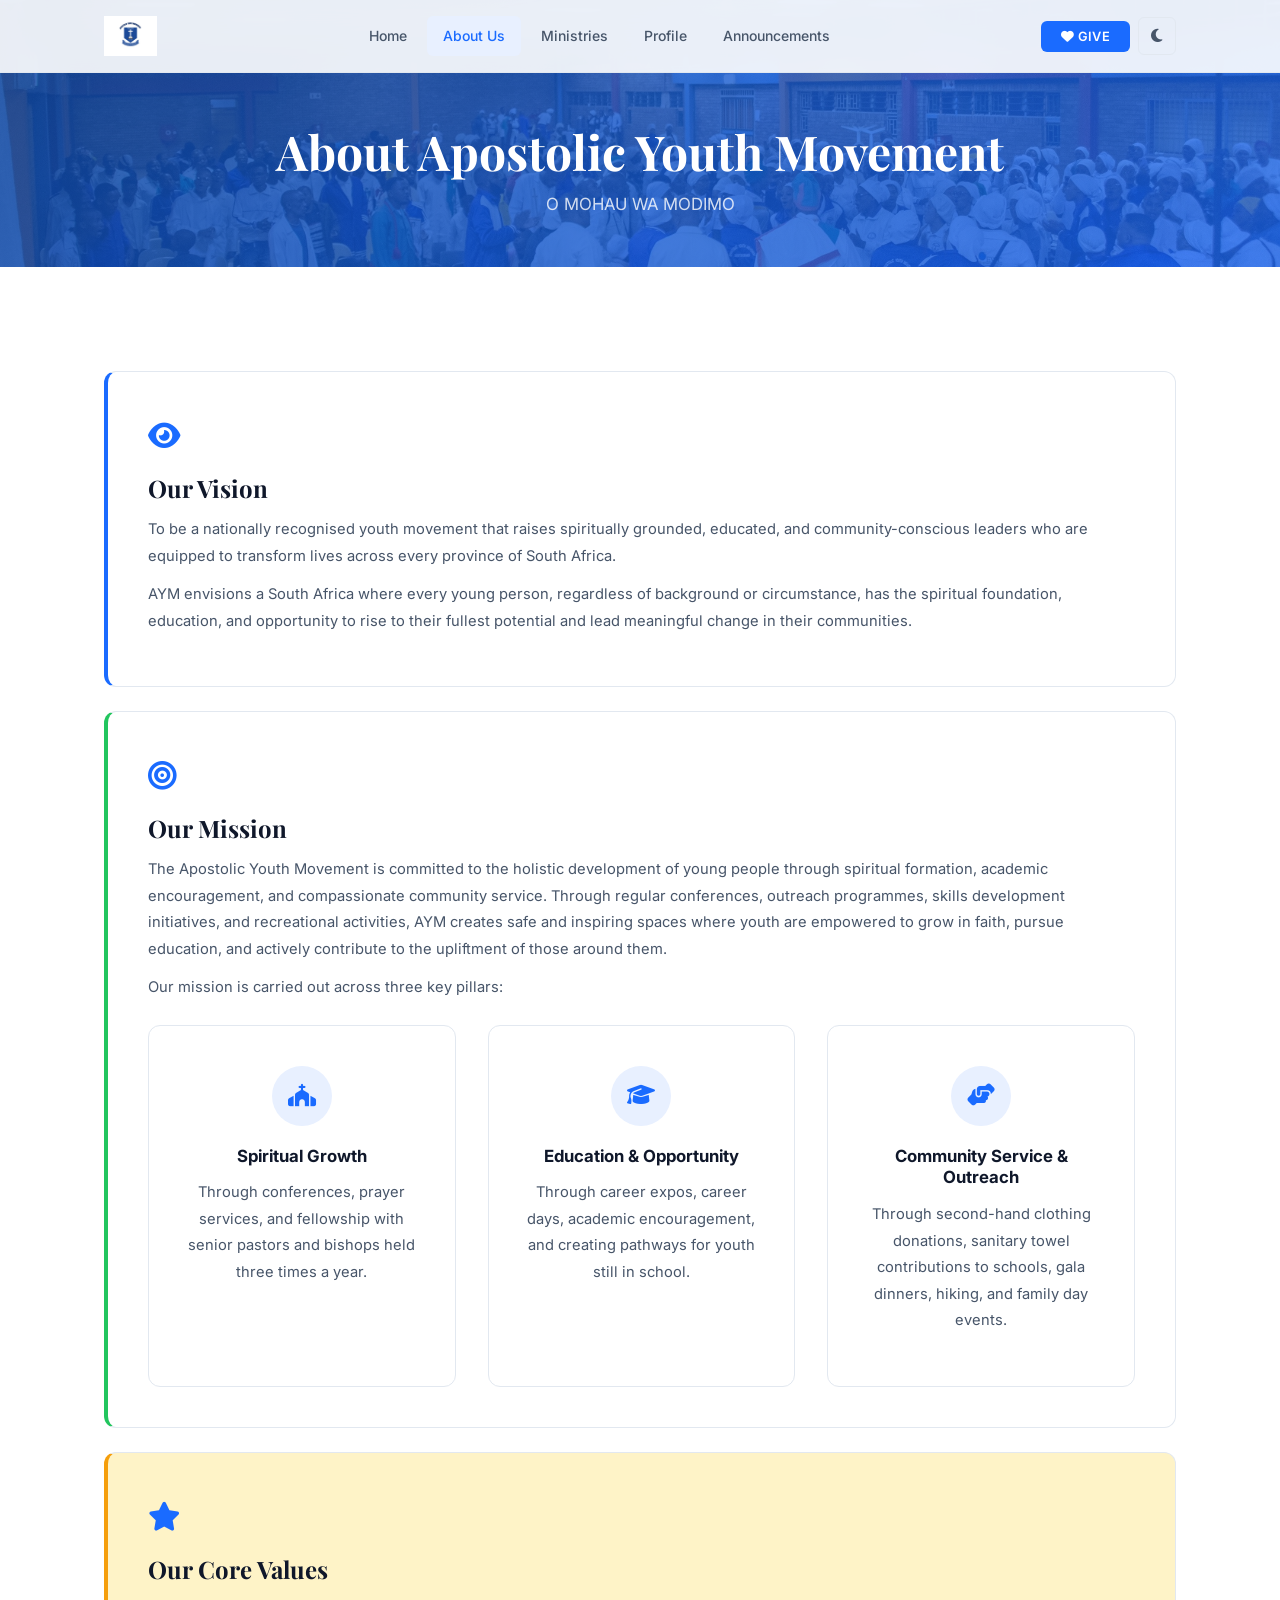
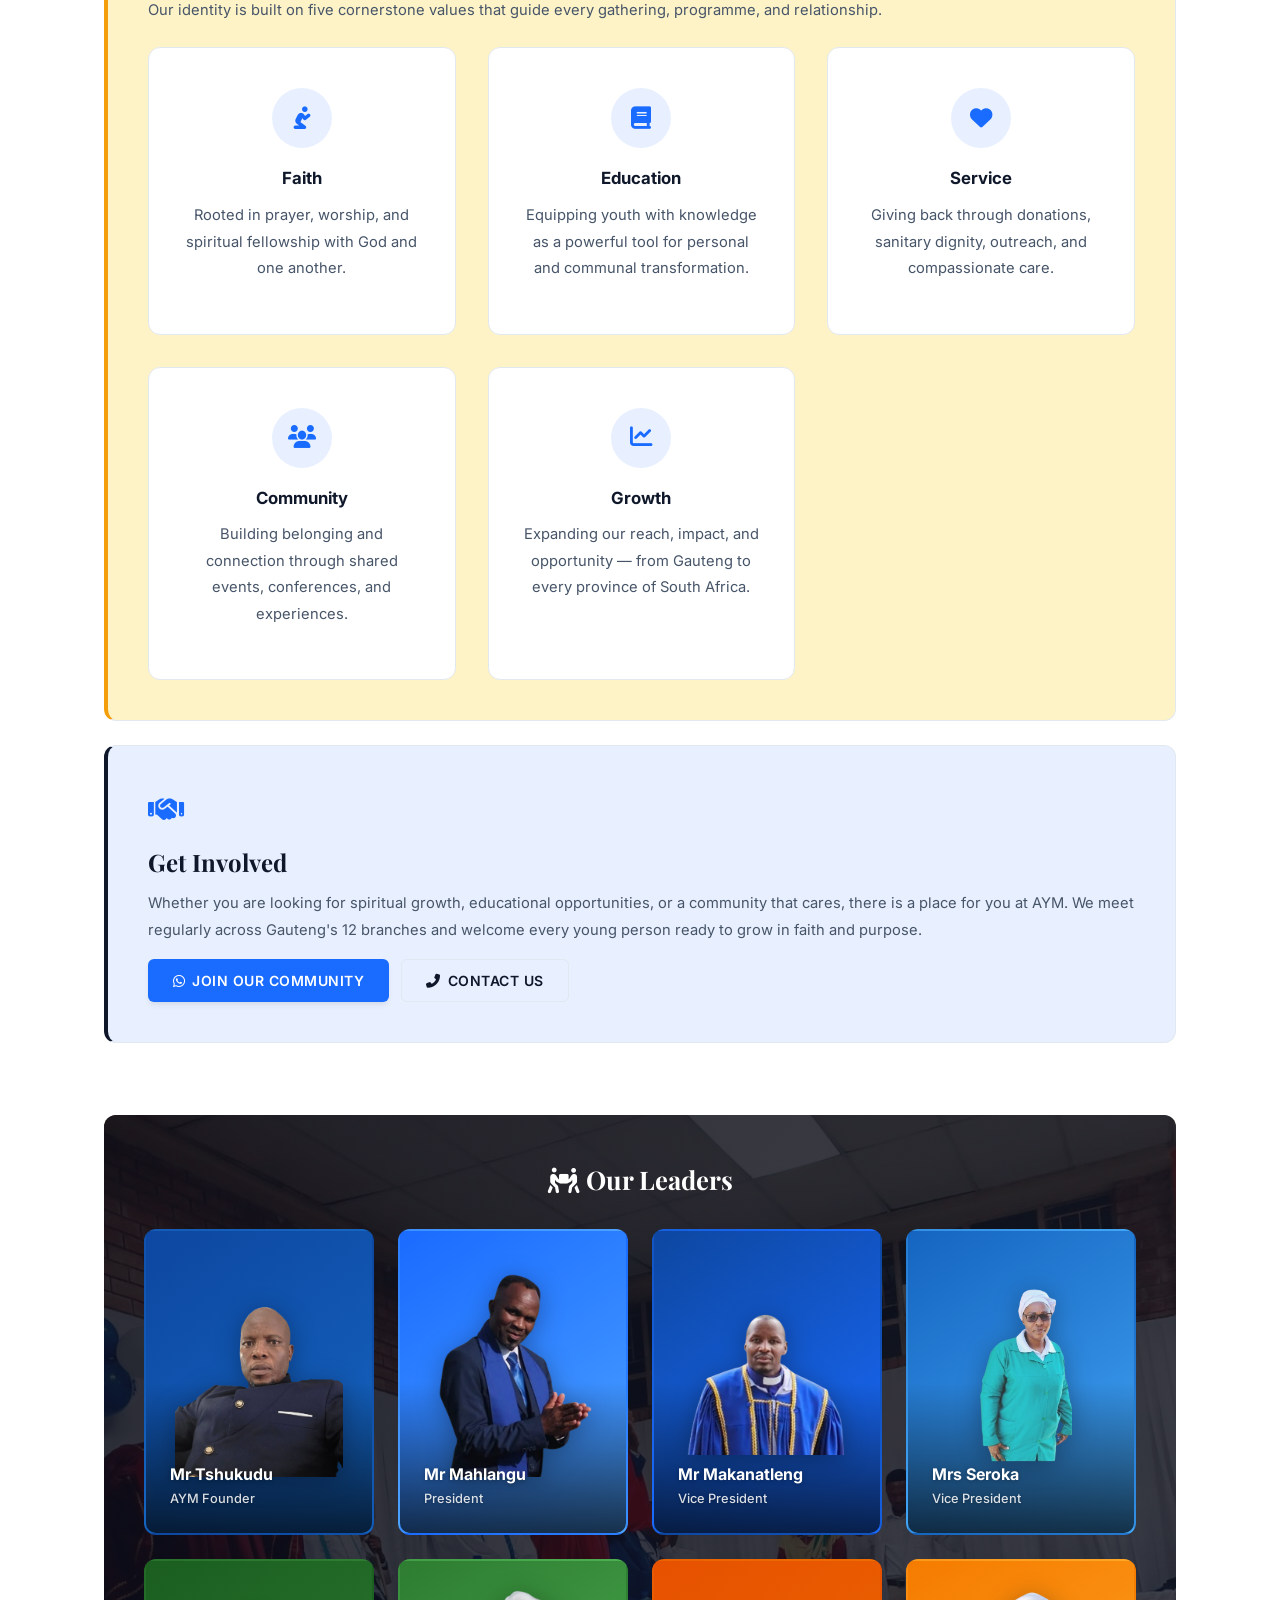
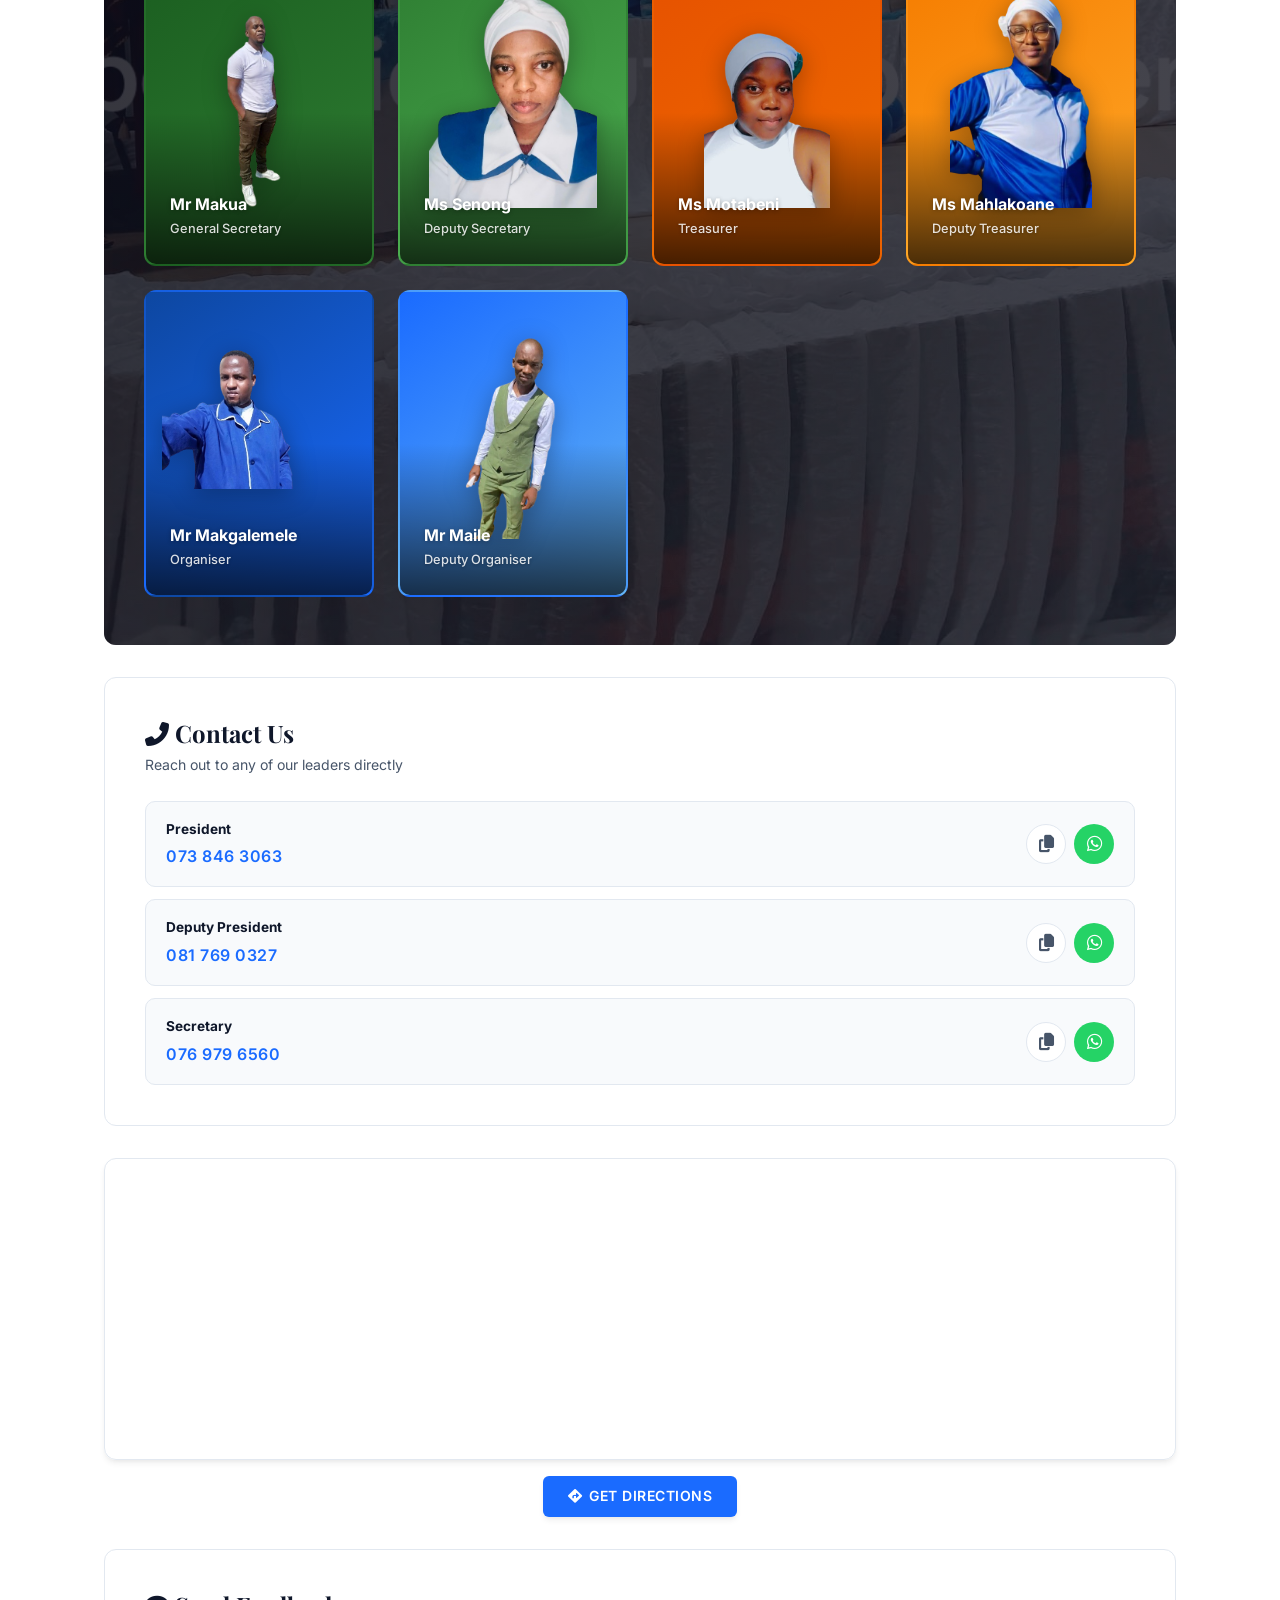
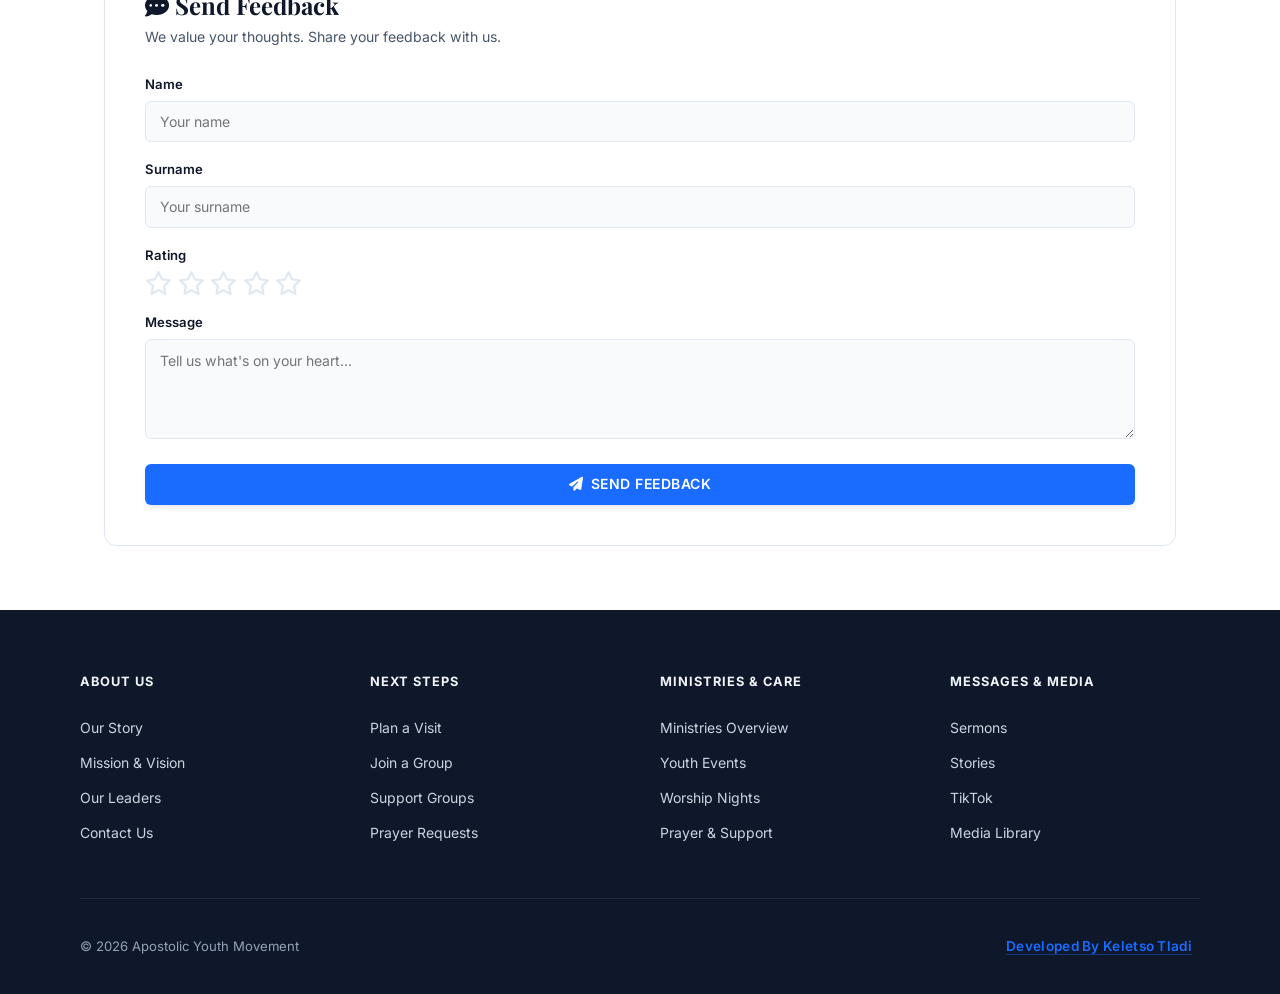
==== commit b94b9311: "Remove leaders after Mr Maile, remove admin functions, fix broken media references and image names" ====
--- a/about.html
+++ b/about.html
@@ -30,7 +30,6 @@
         <a href="announcements.html" class="nav-link">Announcements</a>
       </div>
       <div class="nav-actions">
-        <span class="admin-indicator" id="adminIndicator"><i class="fas fa-shield-alt"></i> Admin</span>
         <button class="nav-give-btn" onclick="bookEvent('Give')"><i class="fas fa-heart"></i> Give</button>
         <button class="theme-toggle" id="themeToggle" aria-label="Toggle dark mode"><i class="fas fa-moon"></i></button>
         <div class="hamburger" id="hamburger"><span></span><span></span><span></span></div>
@@ -220,33 +219,7 @@
             </div>
           </div>
 
-          <div class="team-member" style="background-image: url('Media/Leader- Mrs Arch Bishop Molefe.jpeg')">
-            <div class="team-member-overlay">
-              <h4>Mrs Arch Bishop Molefe</h4>
-              <p>Leader</p>
-            </div>
-          </div>
-
-          <div class="team-member" style="background-image: url('Media/Leader- Sister raesibe Tma (Motivational speaker).jpeg')">
-            <div class="team-member-overlay">
-              <h4>Sister Raesibe Tma</h4>
-              <p>Motivational Speaker</p>
-            </div>
-          </div>
-
-          <div class="team-member" style="background-image: url('Media/Leader- Mr Arch Bishop Mabudusha.jpeg')">
-            <div class="team-member-overlay">
-              <h4>Mr Arch Bishop Mabudusha</h4>
-              <p>Leader</p>
-            </div>
-          </div>
-
-          <div class="team-member" style="background-image: url('Media/Leader- Arch bishop molefe.jpeg')">
-            <div class="team-member-overlay">
-              <h4>Arch Bishop Molefe</h4>
-              <p>Leader</p>
-            </div>
-          </div>
+
 
         </div>
       </div>
--- a/css/style.css
+++ b/css/style.css
@@ -303,22 +303,6 @@
   border-color: var(--gold);
 }
 
-.admin-indicator {
-  display: none;
-  background: var(--accent);
-  color: #fff;
-  padding: 0.25rem 0.7rem;
-  border-radius: var(--btn-radius);
-  font-size: 0.65rem;
-  font-weight: 600;
-  align-items: center;
-  gap: 0.3rem;
-  letter-spacing: 0.3px;
-  text-transform: uppercase;
-}
-
-.admin-indicator.visible { display: inline-flex; }
-
 /* Hamburger */
 .hamburger {
   display: none;
@@ -1229,6 +1213,9 @@
   display: grid;
   grid-template-columns: repeat(3, 1fr);
   gap: 1rem;
+  background: var(--bg-card);
+  border-radius: 12px;
+  padding: 0.5rem;
 }
 
 .reel-card {
@@ -1237,6 +1224,7 @@
   overflow: hidden;
   cursor: pointer;
   aspect-ratio: 1;
+  background: #1a1a2e;
   transition: transform 0.3s ease, box-shadow 0.3s ease;
 }
 
